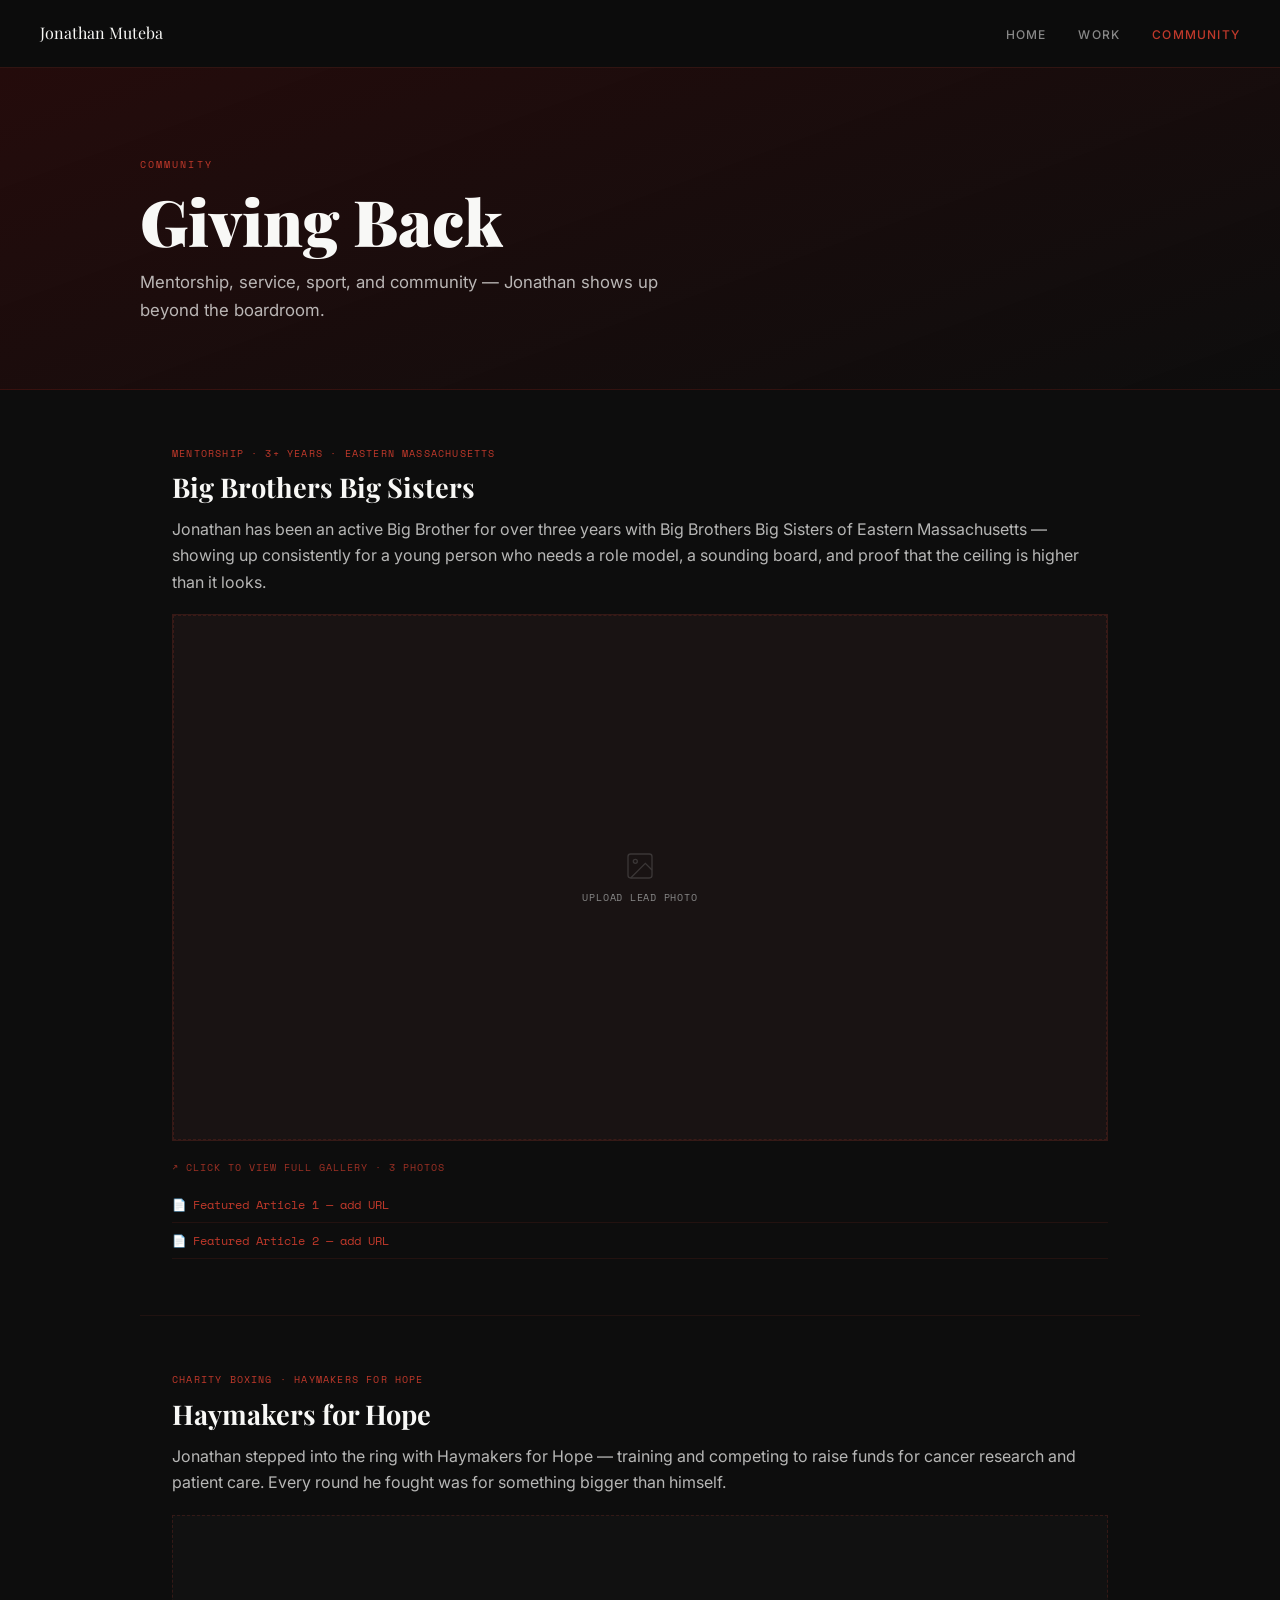
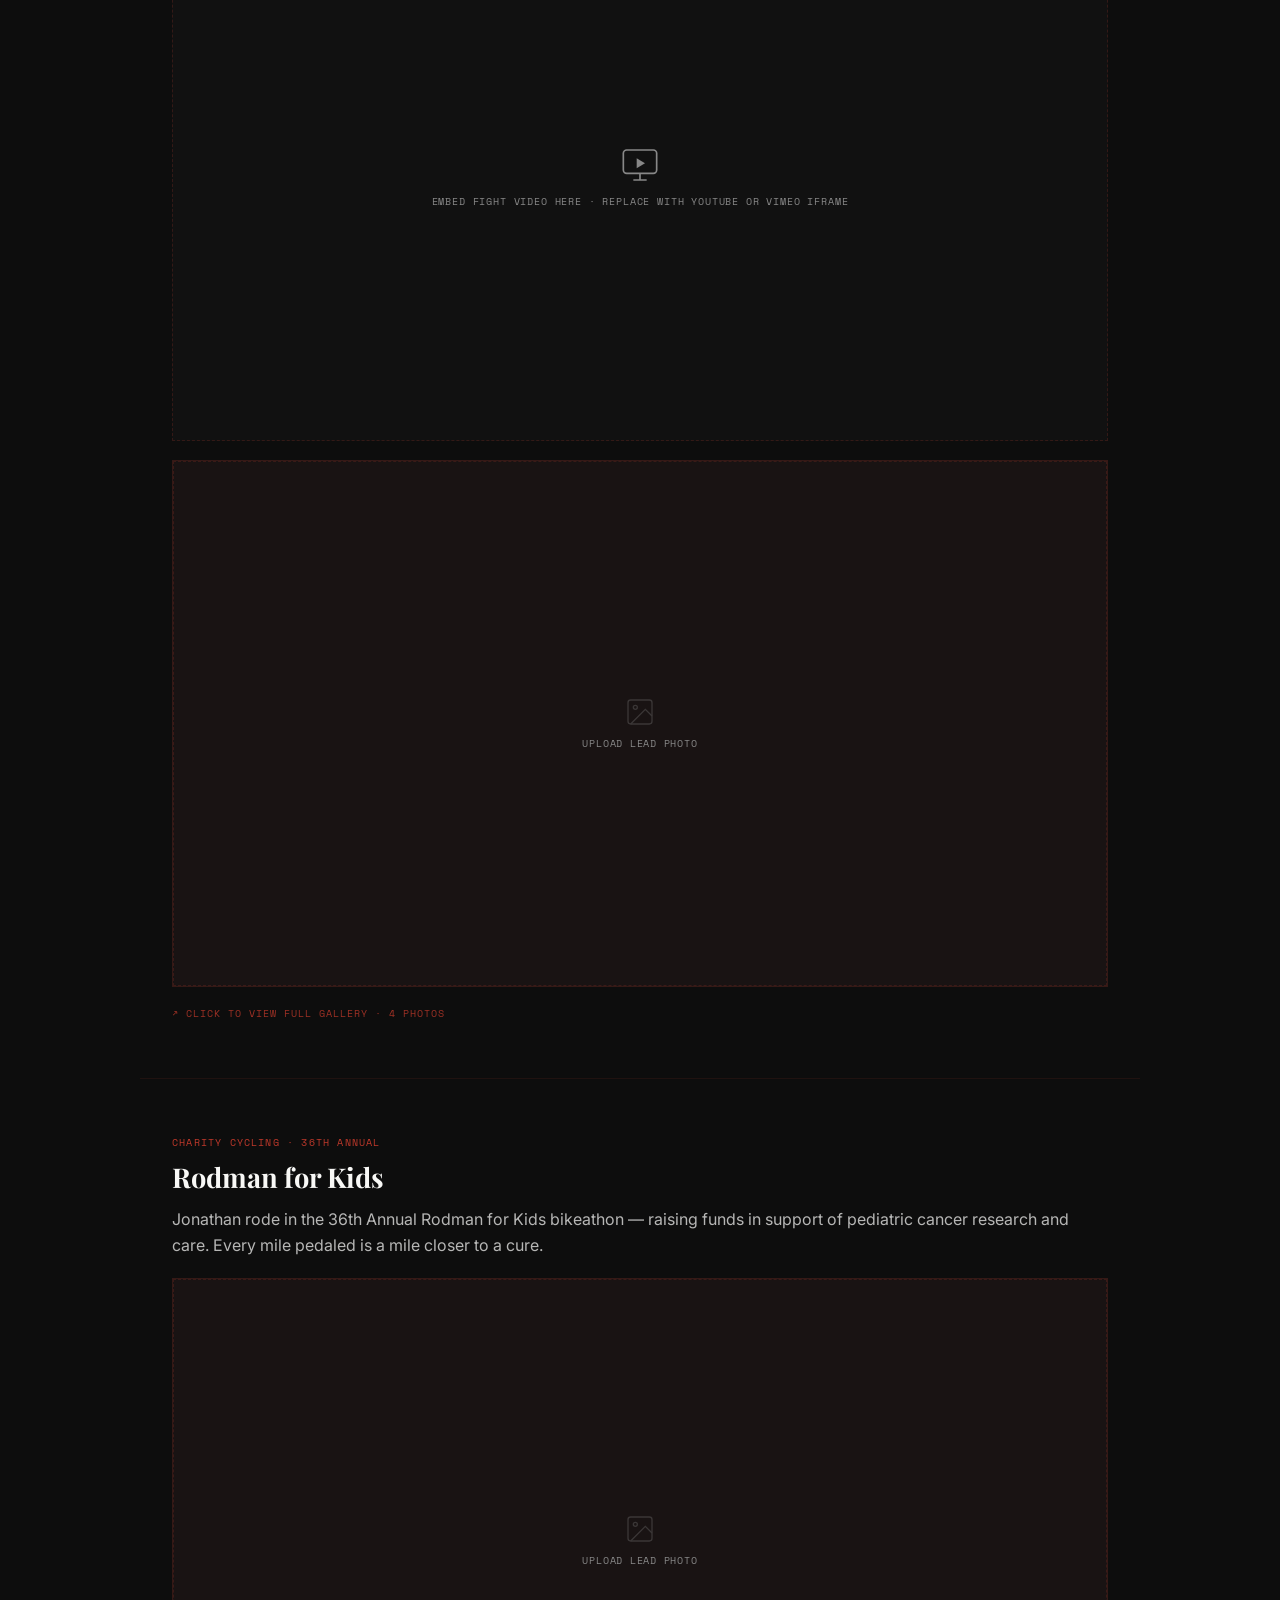
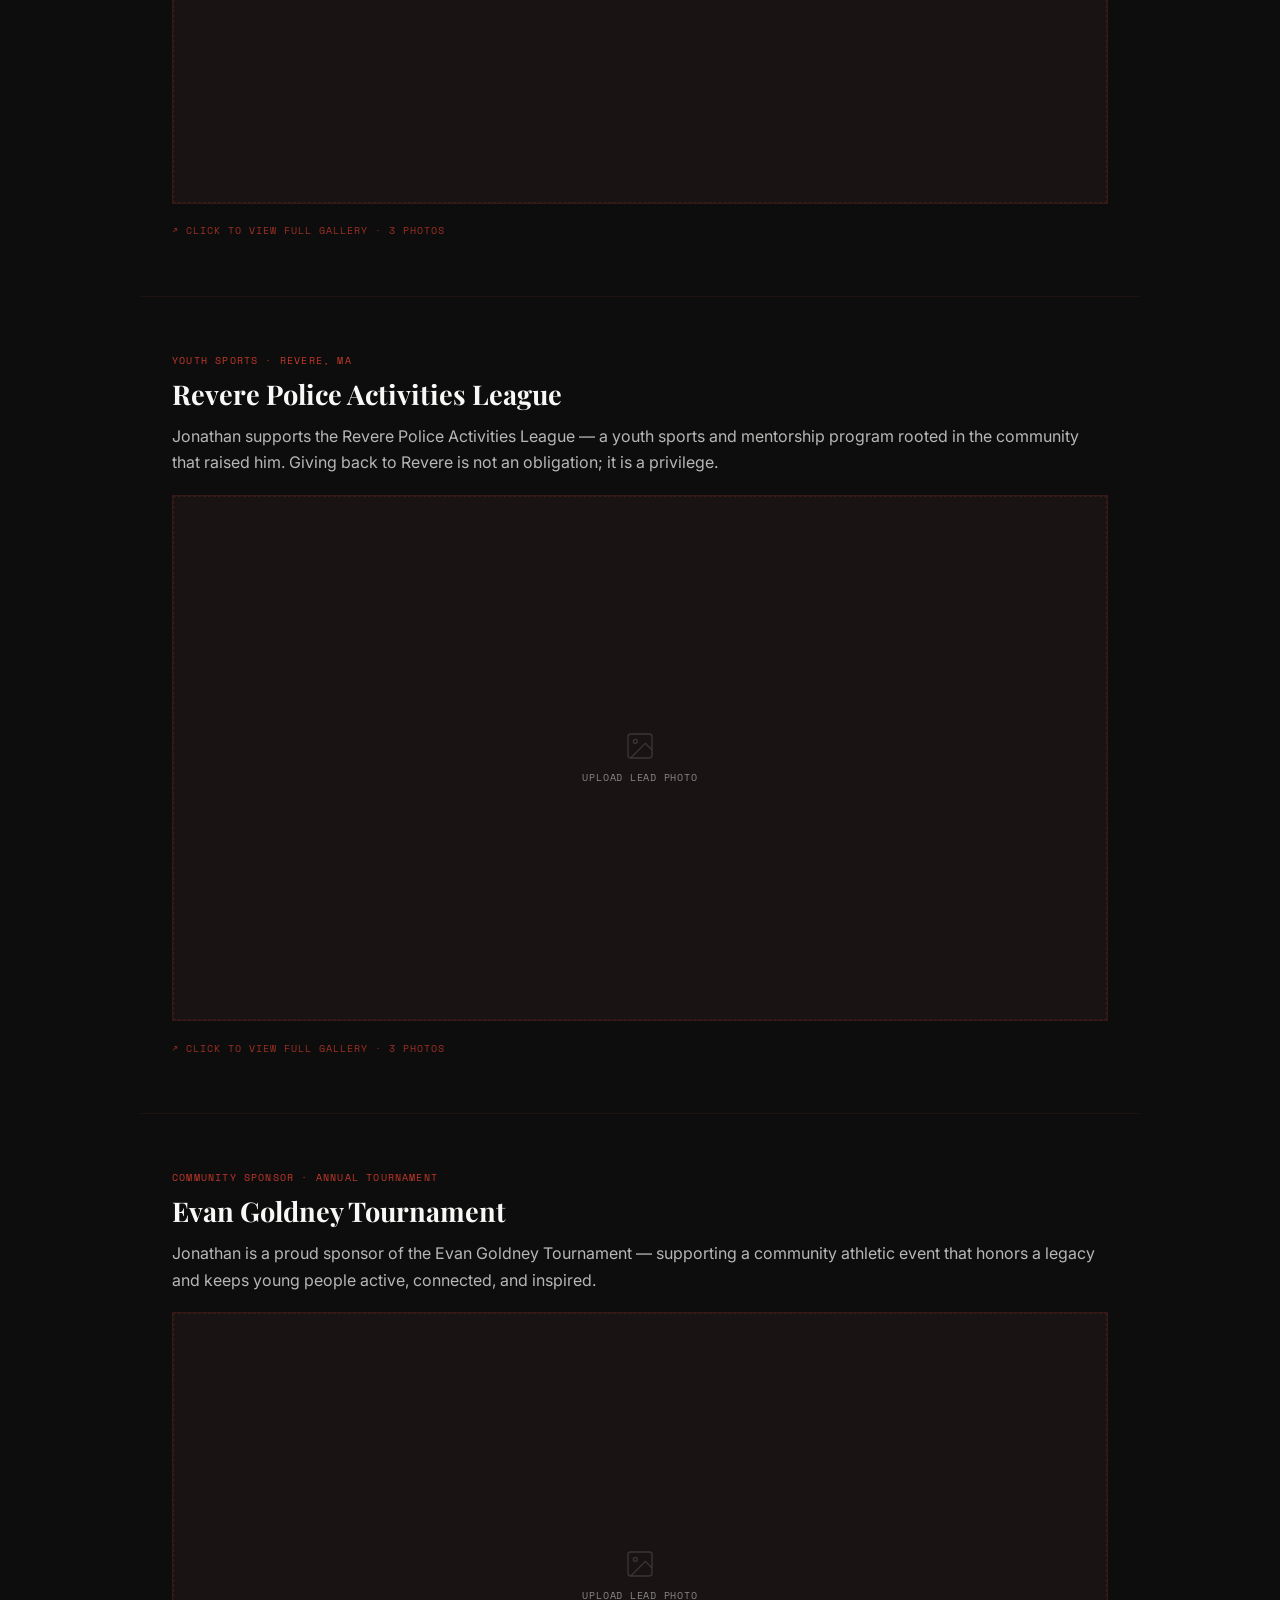
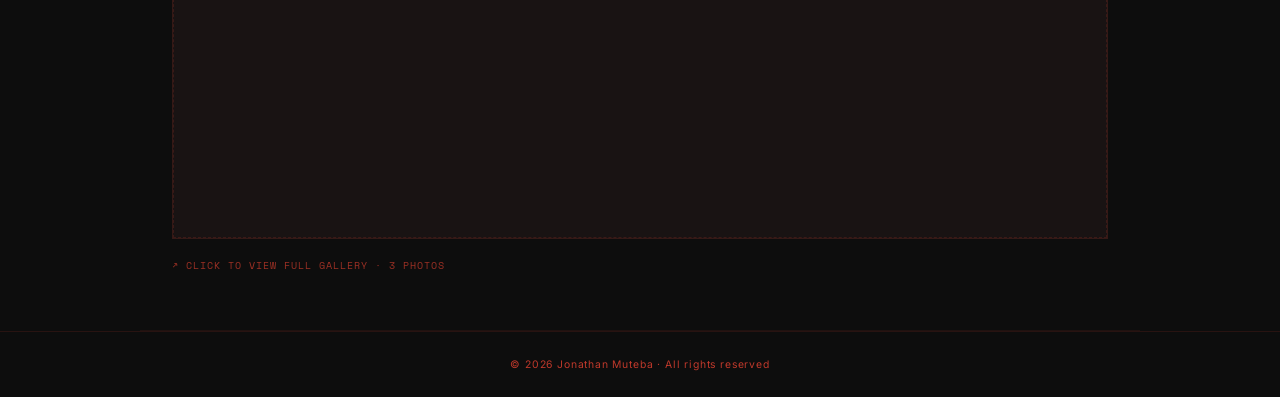
==== community.html @ 32df0103 "Add files via upload" ====
<!DOCTYPE html>
<html lang="en">
<head>
<meta charset="UTF-8">
<meta name="viewport" content="width=device-width, initial-scale=1.0">
<title>Community · Jonathan Muteba</title>
<link href="https://fonts.googleapis.com/css2?family=Playfair+Display:wght@700;900&family=Inter:wght@300;400;500;600&family=Space+Mono:wght@400;700&display=swap" rel="stylesheet">
<style>
*,*::before,*::after{box-sizing:border-box;margin:0;padding:0;}
img{display:block;max-width:100%;}
:root{
  --black:#0D0D0D;
  --dark:#1a1a1a;
  --red:#C0392B;
  --white:#F8F8F6;
  --gray:#888888;
  --font-display:'Playfair Display',serif;
  --font-body:'Inter',sans-serif;
  --font-mono:'Space Mono',monospace;
  --nav-h:68px;
}
html{scroll-behavior:smooth;}
body{font-family:var(--font-body);background:var(--black);color:var(--white);line-height:1.65;overflow-x:hidden;}
a{color:inherit;text-decoration:none;}
h1,h2,h3{font-family:var(--font-display);line-height:1.1;}
h2{font-size:clamp(1.6rem,3.5vw,2.4rem);font-weight:700;margin-bottom:1rem;}
h3{font-size:1.25rem;font-weight:700;margin-bottom:0.4rem;font-family:var(--font-display);}
p{color:rgba(248,248,246,0.72);font-size:1rem;margin-bottom:1rem;line-height:1.65;}
p:last-child{margin-bottom:0;}

/* NAV */
nav{position:fixed;top:0;left:0;right:0;z-index:200;height:var(--nav-h);background:rgba(13,13,13,0.97);border-bottom:1px solid rgba(192,57,43,0.2);display:flex;align-items:center;justify-content:space-between;padding:0 2.5rem;}
.nav-brand{font-family:var(--font-display);font-size:1rem;color:var(--white);}
.nav-links{display:flex;gap:2rem;list-style:none;}
.nav-links a{font-size:0.75rem;font-weight:500;letter-spacing:0.1em;text-transform:uppercase;color:var(--gray);transition:color 0.2s;cursor:pointer;}
.nav-links a:hover,.nav-links a.active{color:var(--red);}
.hamburger{display:none;flex-direction:column;gap:5px;cursor:pointer;background:none;border:none;padding:4px;}
.hamburger span{display:block;width:22px;height:1.5px;background:var(--white);}

/* LAYOUT */
.page-wrap{padding-top:var(--nav-h);}
.container{max-width:1000px;margin:0 auto;padding:0 2rem;}
.section{padding:4.5rem 0;}

/* EYEBROW */
.eyebrow{font-family:var(--font-mono);font-size:0.65rem;letter-spacing:0.2em;text-transform:uppercase;color:var(--red);margin-bottom:0.8rem;display:block;}

/* BUTTONS */
.btn{display:inline-flex;align-items:center;gap:0.5rem;padding:0.7rem 1.5rem;font-size:0.75rem;font-family:var(--font-mono);letter-spacing:0.1em;text-transform:uppercase;cursor:pointer;transition:all 0.2s;border:1px solid;}
.btn-outline{border-color:rgba(192,57,43,0.5);color:var(--white);background:transparent;}
.btn-outline:hover{border-color:var(--red);background:rgba(192,57,43,0.08);}
.btn-filled{border-color:var(--red);background:var(--red);color:var(--white);}
.btn-filled:hover{background:var(--dark);border-color:var(--white);}

/* DIVIDER */
.rule{border:none;height:1px;background:rgba(192,57,43,0.12);margin:0;}

/* PHOTO PLACEHOLDER */
.ph{background:rgba(30,20,20,0.6);border:1px dashed rgba(192,57,43,0.2);display:flex;flex-direction:column;align-items:center;justify-content:center;gap:0.5rem;color:var(--gray);font-family:var(--font-mono);font-size:0.6rem;letter-spacing:0.08em;text-transform:uppercase;text-align:center;padding:1.5rem;}
.ph svg{opacity:0.3;}

/* FOOTER */
footer{background:var(--black);border-top:1px solid rgba(192,57,43,0.15);padding:1.5rem 2rem;text-align:center;}
.footer-copy{font-size:0.65rem;color:var(--red);letter-spacing:0.08em;}

/* PAGE HERO */
.page-hero{background:linear-gradient(160deg,rgba(60,10,10,0.5) 0%,var(--black) 100%);padding:5.5rem 2rem 4rem;border-bottom:1px solid rgba(192,57,43,0.12);}
.page-hero-inner{max-width:1000px;margin:0 auto;}
.page-hero h1{font-size:clamp(2.4rem,5vw,4rem);font-weight:900;margin-bottom:0.8rem;}
.page-hero p{max-width:520px;font-size:1.05rem;}

/* SECTION BLOCK */
.section-block{max-width:1000px;margin:0 auto;padding:4rem 2rem;border-bottom:1px solid rgba(192,57,43,0.1);}
.section-block:last-child{border-bottom:none;}
.section-tag{font-family:var(--font-mono);font-size:0.65rem;color:var(--red);letter-spacing:0.15em;text-transform:uppercase;margin-bottom:1rem;display:block;}

/* TIMELINE */
.timeline{display:flex;flex-direction:column;gap:0;}
.tl-row{display:grid;grid-template-columns:150px 1px 1fr;gap:0 2rem;padding:1.6rem 0;border-bottom:1px solid rgba(192,57,43,0.08);align-items:start;}
.tl-label{font-family:var(--font-mono);font-size:0.62rem;color:var(--gray);letter-spacing:0.08em;text-transform:uppercase;line-height:1.7;padding-top:0.2rem;text-align:right;}
.tl-dot{background:rgba(192,57,43,0.12);position:relative;}
.tl-dot::before{content:'';position:absolute;top:6px;left:50%;transform:translateX(-50%);width:7px;height:7px;background:var(--black);border:1.5px solid var(--red);border-radius:50%;}
.tl-active .tl-dot::before{background:var(--red);}
.tl-degree{font-family:var(--font-display);font-size:1.05rem;color:var(--white);margin-bottom:0.2rem;}
.tl-school{font-family:var(--font-mono);font-size:0.62rem;color:var(--gray);letter-spacing:0.06em;text-transform:uppercase;}
.badge{display:inline-block;padding:0.15rem 0.55rem;font-family:var(--font-mono);font-size:0.58rem;letter-spacing:0.1em;text-transform:uppercase;border:1px solid var(--red);color:var(--red);background:rgba(192,57,43,0.08);margin-top:0.4rem;}

/* WORK CARDS */
.work-card{background:rgba(20,15,15,0.6);border:1px solid rgba(192,57,43,0.15);padding:2rem;margin-bottom:1.2rem;transition:border-color 0.2s;}
.work-card:hover{border-color:var(--red);}
.work-card h3{color:var(--white);margin-bottom:0.3rem;}
.work-card .role{font-family:var(--font-mono);font-size:0.65rem;color:var(--red);letter-spacing:0.1em;text-transform:uppercase;margin-bottom:0.8rem;}
.work-card p{font-size:0.92rem;max-width:none;}

/* RESUME STRIP */
.resume-strip{background:rgba(192,57,43,0.08);border:1px solid rgba(192,57,43,0.2);padding:2rem;display:flex;align-items:center;justify-content:space-between;flex-wrap:wrap;gap:1rem;margin-top:1.5rem;}
.resume-strip h3{margin-bottom:0.2rem;}
.resume-strip p{font-size:0.88rem;margin:0;}

/* HOME */
.home-intro{text-align:center;padding:4rem 2rem 2rem;max-width:900px;margin:0 auto;}
.home-intro h1{font-size:clamp(3rem,8vw,6rem);font-weight:900;line-height:1.0;color:var(--white);margin-bottom:0.8rem;letter-spacing:-0.01em;}
.name-accent{color:var(--red);}
.home-roles{display:flex;flex-wrap:wrap;justify-content:center;gap:0.5rem;margin-bottom:0.6rem;}
.home-roles-secondary{margin-bottom:1.5rem;}
.role-primary{font-family:var(--font-mono);font-size:0.72rem;letter-spacing:0.12em;text-transform:uppercase;color:var(--black);background:var(--red);padding:0.3rem 1rem;font-weight:700;}
.role-secondary{font-family:var(--font-mono);font-size:0.65rem;letter-spacing:0.1em;text-transform:uppercase;color:rgba(248,248,246,0.5);padding:0.25rem 0.8rem;border:1px solid rgba(192,57,43,0.25);}
.home-quote{font-family:var(--font-display);font-size:clamp(1rem,2.5vw,1.25rem);font-style:italic;color:rgba(248,248,246,0.7);border-left:3px solid var(--red);padding-left:1.2rem;text-align:left;max-width:580px;margin:0 auto 2rem;line-height:1.5;}
.home-photo-full{width:100%;background:var(--black);}
.home-photo-full img{width:100%;max-height:95vh;object-fit:contain;object-position:center center;display:block;background:var(--black);}
.home-sections{max-width:760px;margin:0 auto;padding:3rem 2rem 4rem;}
.home-section-block{padding:2.2rem 1rem;border-bottom:1px solid rgba(192,57,43,0.12);cursor:pointer;transition:background 0.2s;}
.home-section-block:hover{background:rgba(192,57,43,0.05);}
.hsb-num{font-family:var(--font-mono);font-size:0.6rem;color:var(--red);letter-spacing:0.18em;text-transform:uppercase;margin-bottom:0.5rem;}
.hsb-text h3{font-size:1.5rem;color:var(--white);margin-bottom:0.5rem;}
.hsb-text p{font-size:0.93rem;max-width:none;margin-bottom:0.8rem;}
.hsb-link{font-family:var(--font-mono);font-size:0.7rem;color:var(--red);letter-spacing:0.08em;text-transform:uppercase;border-bottom:1px solid rgba(192,57,43,0.3);padding-bottom:2px;}
.home-section-block:hover .hsb-link{color:var(--white);}

/* COMMUNITY */
.comm-item{max-width:1000px;margin:0 auto;padding:3.5rem 2rem;border-bottom:1px solid rgba(192,57,43,0.1);}
.comm-meta{font-family:var(--font-mono);font-size:0.62rem;color:var(--red);letter-spacing:0.12em;text-transform:uppercase;margin-bottom:0.7rem;}
.comm-item h3{font-size:1.7rem;margin-bottom:0.8rem;font-family:var(--font-display);}
.article-list{display:flex;flex-direction:column;gap:0.5rem;margin-top:1.2rem;}
.article-list a{display:flex;align-items:center;gap:0.5rem;font-family:var(--font-mono);font-size:0.72rem;color:var(--red);padding-bottom:0.5rem;border-bottom:1px solid rgba(192,57,43,0.12);transition:color 0.2s;}
.article-list a:hover{color:var(--white);}
.video-ph{width:100%;aspect-ratio:16/9;background:rgba(20,20,20,0.6);border:1px dashed rgba(192,57,43,0.2);display:flex;flex-direction:column;align-items:center;justify-content:center;gap:0.5rem;color:var(--gray);font-family:var(--font-mono);font-size:0.65rem;letter-spacing:0.08em;text-transform:uppercase;text-align:center;margin:1.2rem 0;}

/* GALLERY */
.gallery-lead{position:relative;cursor:pointer;overflow:hidden;aspect-ratio:16/9;width:100%;background:rgba(20,20,20,0.6);border:1px solid rgba(192,57,43,0.2);margin:1.2rem 0;}
.gallery-lead .ph{width:100%;height:100%;aspect-ratio:unset;}
.gallery-lead img{width:100%;height:100%;object-fit:cover;display:block;}
.gallery-overlay{position:absolute;inset:0;background:rgba(0,0,0,0.5);display:flex;flex-direction:column;align-items:center;justify-content:center;gap:0.5rem;color:var(--white);font-family:var(--font-mono);font-size:0.7rem;letter-spacing:0.12em;text-transform:uppercase;opacity:0;transition:opacity 0.2s;}
.gallery-lead:hover .gallery-overlay{opacity:1;}
.gallery-count{font-family:var(--font-mono);font-size:0.62rem;color:rgba(192,57,43,0.8);letter-spacing:0.1em;text-transform:uppercase;}

/* LIGHTBOX */
.lb-modal{display:none;position:fixed;inset:0;z-index:9999;background:rgba(0,0,0,0.96);flex-direction:column;align-items:center;justify-content:center;}
.lb-modal.open{display:flex;}
.lb-close{position:absolute;top:1.5rem;right:2rem;background:none;border:none;color:var(--white);font-size:2rem;cursor:pointer;font-family:var(--font-mono);transition:color 0.2s;}
.lb-close:hover{color:var(--red);}
.lb-title{font-family:var(--font-mono);font-size:0.65rem;color:var(--red);letter-spacing:0.15em;text-transform:uppercase;margin-bottom:1rem;}
.lb-img-wrap{max-width:90vw;max-height:72vh;display:flex;align-items:center;justify-content:center;}
.lb-img-wrap img{max-width:90vw;max-height:72vh;object-fit:contain;}
.lb-nav{display:flex;align-items:center;gap:2rem;margin-top:1.2rem;}
.lb-btn{background:none;border:1px solid rgba(192,57,43,0.4);color:var(--white);padding:0.55rem 1.2rem;font-family:var(--font-mono);font-size:0.7rem;letter-spacing:0.1em;text-transform:uppercase;cursor:pointer;transition:all 0.2s;}
.lb-btn:hover{border-color:var(--red);color:var(--red);}
.lb-counter{font-family:var(--font-mono);font-size:0.7rem;color:rgba(248,248,246,0.35);letter-spacing:0.1em;}
.lb-thumbs{display:flex;gap:0.5rem;margin-top:0.8rem;flex-wrap:wrap;justify-content:center;}
.lb-thumb{width:54px;height:54px;background:rgba(30,20,20,0.8);border:1px solid rgba(192,57,43,0.2);cursor:pointer;overflow:hidden;transition:border-color 0.2s;display:flex;align-items:center;justify-content:center;font-family:var(--font-mono);font-size:0.48rem;color:var(--gray);text-align:center;}
.lb-thumb.active{border-color:var(--red);}
.lb-thumb img{width:100%;height:100%;object-fit:cover;}

/* BRAND */
.brand-photo-wrap{max-width:400px;margin-bottom:2rem;}
.brand-photo-wrap .ph{aspect-ratio:3/4;width:100%;}
.brand-links{display:flex;flex-direction:column;gap:0.8rem;margin-top:1.5rem;}
.brand-link-card{display:flex;align-items:center;justify-content:space-between;padding:1.2rem 1.5rem;border:1px solid rgba(192,57,43,0.2);transition:border-color 0.2s;cursor:pointer;}
.brand-link-card:hover{border-color:var(--red);}
.brand-link-card .name{font-family:var(--font-display);font-size:1.1rem;}
.brand-link-card .url{font-family:var(--font-mono);font-size:0.7rem;color:var(--red);}
.brand-link-card .arrow{color:var(--red);font-size:1.1rem;}
.tag-row{display:flex;flex-wrap:wrap;gap:0.4rem;margin:1rem 0;}
.tag-pill{padding:0.22rem 0.7rem;background:rgba(30,20,20,0.5);border:1px solid rgba(192,57,43,0.2);font-family:var(--font-mono);font-size:0.6rem;letter-spacing:0.08em;text-transform:uppercase;color:var(--red);}

/* MOBILE */
@media(max-width:768px){
  nav{padding:0 1.2rem;}
  .nav-links{display:none;flex-direction:column;position:absolute;top:var(--nav-h);left:0;right:0;background:rgba(13,13,13,0.97);border-bottom:1px solid rgba(192,57,43,0.2);padding:1.5rem;gap:1.2rem;}
  .nav-links.open{display:flex;}
  .hamburger{display:flex;}
  .home-intro{padding:3rem 1.2rem 1.5rem;}
  .home-sections{padding:2rem 1.2rem;}
  .tl-row{grid-template-columns:1fr;gap:0.4rem;}
  .tl-label{text-align:left;}
  .tl-dot{display:none;}
  .section-block,.comm-item{padding:3rem 1.2rem;}
  .page-hero{padding:4rem 1.2rem 3rem;}
  .resume-strip{flex-direction:column;align-items:flex-start;}
}
@media(prefers-reduced-motion:reduce){*,*::before,*::after{animation:none!important;transition:none!important;}}
</style>
</head>
<body>
<nav><a class="nav-brand" href="index.html">Jonathan Muteba</a><ul class="nav-links" id="navLinks"><li><a href="index.html" class="">Home</a></li><li><a href="work.html" class="">Work</a></li><li><a href="community.html" class="active">Community</a></li></ul><button class="hamburger" id="hamburger" aria-label="Menu"><span></span><span></span><span></span></button></nav>
<div class="page-wrap">

<div class="page-hero">
  <div class="page-hero-inner">
    <span class="eyebrow">Community</span>
    <h1>Giving Back</h1>
    <p>Mentorship, service, sport, and community — Jonathan shows up beyond the boardroom.</p>
  </div>
</div>

<div class="comm-item">
  <div class="comm-meta">Mentorship · 3+ Years · Eastern Massachusetts</div>
  <h3>Big Brothers Big Sisters</h3>
  <p>Jonathan has been an active Big Brother for over three years with Big Brothers Big Sisters of Eastern Massachusetts — showing up consistently for a young person who needs a role model, a sounding board, and proof that the ceiling is higher than it looks.</p>
  <div class="gallery-lead" onclick="openGallery(galleries.bbbs.title,galleries.bbbs.images)">
        <div class="ph"><svg width="32" height="32" viewBox="0 0 24 24" fill="none" stroke="currentColor" stroke-width="1"><rect x="3" y="3" width="18" height="18" rx="2"/><circle cx="8.5" cy="8.5" r="1.5"/><path d="M21 15l-5-5L5 21"/></svg>Upload lead photo</div>
        <div class="gallery-overlay"><svg width="32" height="32" viewBox="0 0 24 24" fill="none" stroke="currentColor" stroke-width="1"><rect x="3" y="3" width="18" height="18" rx="2"/><circle cx="8.5" cy="8.5" r="1.5"/><path d="M21 15l-5-5L5 21"/></svg> View Gallery</div>
      </div>
      <div class="gallery-count">↗ Click to view full gallery · 3 photos</div>
  <div class="article-list">
    <a href="#">📄 Featured Article 1 — add URL</a>
    <a href="#">📄 Featured Article 2 — add URL</a>
  </div>
</div>

<div class="comm-item">
  <div class="comm-meta">Charity Boxing · Haymakers for Hope</div>
  <h3>Haymakers for Hope</h3>
  <p>Jonathan stepped into the ring with Haymakers for Hope — training and competing to raise funds for cancer research and patient care. Every round he fought was for something bigger than himself.</p>
  <div class="video-ph">
    <svg width="40" height="40" viewBox="0 0 24 24" fill="none" stroke="currentColor" stroke-width="1"><rect x="2" y="3" width="20" height="14" rx="2"/><path d="M10 8l5 3-5 3z" fill="currentColor" stroke="none"/><path d="M8 21h8M12 17v4"/></svg>
    Embed fight video here · Replace with YouTube or Vimeo iframe
  </div>
  <div class="gallery-lead" onclick="openGallery(galleries.haymakers.title,galleries.haymakers.images)">
        <div class="ph"><svg width="32" height="32" viewBox="0 0 24 24" fill="none" stroke="currentColor" stroke-width="1"><rect x="3" y="3" width="18" height="18" rx="2"/><circle cx="8.5" cy="8.5" r="1.5"/><path d="M21 15l-5-5L5 21"/></svg>Upload lead photo</div>
        <div class="gallery-overlay"><svg width="32" height="32" viewBox="0 0 24 24" fill="none" stroke="currentColor" stroke-width="1"><rect x="3" y="3" width="18" height="18" rx="2"/><circle cx="8.5" cy="8.5" r="1.5"/><path d="M21 15l-5-5L5 21"/></svg> View Gallery</div>
      </div>
      <div class="gallery-count">↗ Click to view full gallery · 4 photos</div>
</div>

<div class="comm-item">
  <div class="comm-meta">Charity Cycling · 36th Annual</div>
  <h3>Rodman for Kids</h3>
  <p>Jonathan rode in the 36th Annual Rodman for Kids bikeathon — raising funds in support of pediatric cancer research and care. Every mile pedaled is a mile closer to a cure.</p>
  <div class="gallery-lead" onclick="openGallery(galleries.rodman.title,galleries.rodman.images)">
        <div class="ph"><svg width="32" height="32" viewBox="0 0 24 24" fill="none" stroke="currentColor" stroke-width="1"><rect x="3" y="3" width="18" height="18" rx="2"/><circle cx="8.5" cy="8.5" r="1.5"/><path d="M21 15l-5-5L5 21"/></svg>Upload lead photo</div>
        <div class="gallery-overlay"><svg width="32" height="32" viewBox="0 0 24 24" fill="none" stroke="currentColor" stroke-width="1"><rect x="3" y="3" width="18" height="18" rx="2"/><circle cx="8.5" cy="8.5" r="1.5"/><path d="M21 15l-5-5L5 21"/></svg> View Gallery</div>
      </div>
      <div class="gallery-count">↗ Click to view full gallery · 3 photos</div>
</div>

<div class="comm-item">
  <div class="comm-meta">Youth Sports · Revere, MA</div>
  <h3>Revere Police Activities League</h3>
  <p>Jonathan supports the Revere Police Activities League — a youth sports and mentorship program rooted in the community that raised him. Giving back to Revere is not an obligation; it is a privilege.</p>
  <div class="gallery-lead" onclick="openGallery(galleries.pal.title,galleries.pal.images)">
        <div class="ph"><svg width="32" height="32" viewBox="0 0 24 24" fill="none" stroke="currentColor" stroke-width="1"><rect x="3" y="3" width="18" height="18" rx="2"/><circle cx="8.5" cy="8.5" r="1.5"/><path d="M21 15l-5-5L5 21"/></svg>Upload lead photo</div>
        <div class="gallery-overlay"><svg width="32" height="32" viewBox="0 0 24 24" fill="none" stroke="currentColor" stroke-width="1"><rect x="3" y="3" width="18" height="18" rx="2"/><circle cx="8.5" cy="8.5" r="1.5"/><path d="M21 15l-5-5L5 21"/></svg> View Gallery</div>
      </div>
      <div class="gallery-count">↗ Click to view full gallery · 3 photos</div>
</div>

<div class="comm-item">
  <div class="comm-meta">Community Sponsor · Annual Tournament</div>
  <h3>Evan Goldney Tournament</h3>
  <p>Jonathan is a proud sponsor of the Evan Goldney Tournament — supporting a community athletic event that honors a legacy and keeps young people active, connected, and inspired.</p>
  <div class="gallery-lead" onclick="openGallery(galleries.goldney.title,galleries.goldney.images)">
        <div class="ph"><svg width="32" height="32" viewBox="0 0 24 24" fill="none" stroke="currentColor" stroke-width="1"><rect x="3" y="3" width="18" height="18" rx="2"/><circle cx="8.5" cy="8.5" r="1.5"/><path d="M21 15l-5-5L5 21"/></svg>Upload lead photo</div>
        <div class="gallery-overlay"><svg width="32" height="32" viewBox="0 0 24 24" fill="none" stroke="currentColor" stroke-width="1"><rect x="3" y="3" width="18" height="18" rx="2"/><circle cx="8.5" cy="8.5" r="1.5"/><path d="M21 15l-5-5L5 21"/></svg> View Gallery</div>
      </div>
      <div class="gallery-count">↗ Click to view full gallery · 3 photos</div>
</div>
<footer><div class="footer-copy">© 2026 Jonathan Muteba · All rights reserved</div></footer>
</div>
<div class="lb-modal" id="lbModal">
  <button class="lb-close" onclick="closeLB()">×</button>
  <div class="lb-title" id="lbTitle"></div>
  <div class="lb-img-wrap" id="lbImgWrap"></div>
  <div class="lb-nav">
    <button class="lb-btn" onclick="lbPrev()">← Prev</button>
    <span class="lb-counter" id="lbCounter"></span>
    <button class="lb-btn" onclick="lbNext()">Next →</button>
  </div>
  <div class="lb-thumbs" id="lbThumbs"></div>
</div>
<script>
function initPage(){
  var h=document.getElementById('hamburger');
  var n=document.getElementById('navLinks');
  if(h&&n){
    h.addEventListener('click',function(){n.classList.toggle('open');});
    n.querySelectorAll('a').forEach(function(a){a.addEventListener('click',function(){n.classList.remove('open');});});
  }
}
var lbImages=[],lbIndex=0;
function openGallery(title,images){lbImages=images;lbIndex=0;document.getElementById('lbTitle').textContent=title;document.getElementById('lbModal').classList.add('open');renderLB();document.addEventListener('keydown',lbKey);}
function closeLB(){document.getElementById('lbModal').classList.remove('open');document.removeEventListener('keydown',lbKey);}
function lbKey(e){if(e.key==='ArrowRight')lbNext();if(e.key==='ArrowLeft')lbPrev();if(e.key==='Escape')closeLB();}
function lbNext(){lbIndex=(lbIndex+1)%lbImages.length;renderLB();}
function lbPrev(){lbIndex=(lbIndex-1+lbImages.length)%lbImages.length;renderLB();}
function lbGoTo(i){lbIndex=i;renderLB();}
function renderLB(){
  var img=lbImages[lbIndex];
  var wrap=document.getElementById('lbImgWrap');
  if(img.src){wrap.innerHTML='<img src="'+img.src+'" alt="'+img.label+'">';}
  else{wrap.innerHTML='<div class="ph" style="width:60vw;height:48vh;font-size:0.8rem;"><svg width="36" height="36" viewBox="0 0 24 24" fill="none" stroke="currentColor" stroke-width="1"><rect x="3" y="3" width="18" height="18" rx="2"/><circle cx="8.5" cy="8.5" r="1.5"/><path d="M21 15l-5-5L5 21"/></svg><br>'+img.label+'</div>';}
  document.getElementById('lbCounter').textContent=(lbIndex+1)+' / '+lbImages.length;
  var t=document.getElementById('lbThumbs');
  t.innerHTML=lbImages.map(function(im,i){var a=i===lbIndex?' active':'';if(im.src)return '<div class="lb-thumb'+a+'" onclick="lbGoTo('+i+')"><img src="'+im.src+'" alt="'+im.label+'"></div>';return '<div class="lb-thumb'+a+'" onclick="lbGoTo('+i+')">'+im.label+'</div>';}).join('');
}
var galleries={
  bbbs:{title:'Big Brothers Big Sisters',images:[{label:'Photo with mentee 1'},{label:'Photo with mentee 2'},{label:'Photo with mentee 3'}]},
  haymakers:{title:'Haymakers for Hope',images:[{label:'Boxing photo 1'},{label:'Boxing photo 2'},{label:'Boxing photo 3'},{label:'Boxing photo 4'}]},
  rodman:{title:'Rodman for Kids',images:[{label:'Rodman for Kids photo 1'},{label:'Rodman for Kids photo 2'},{label:'Rodman for Kids photo 3'}]},
  pal:{title:'Revere Police Activities League',images:[{label:'PAL photo 1'},{label:'PAL photo 2'},{label:'PAL photo 3'}]},
  goldney:{title:'Evan Goldney Tournament',images:[{label:'Tournament photo 1'},{label:'Tournament photo 2'},{label:'Tournament photo 3'}]}
};
initPage();</script>
</body>
</html>
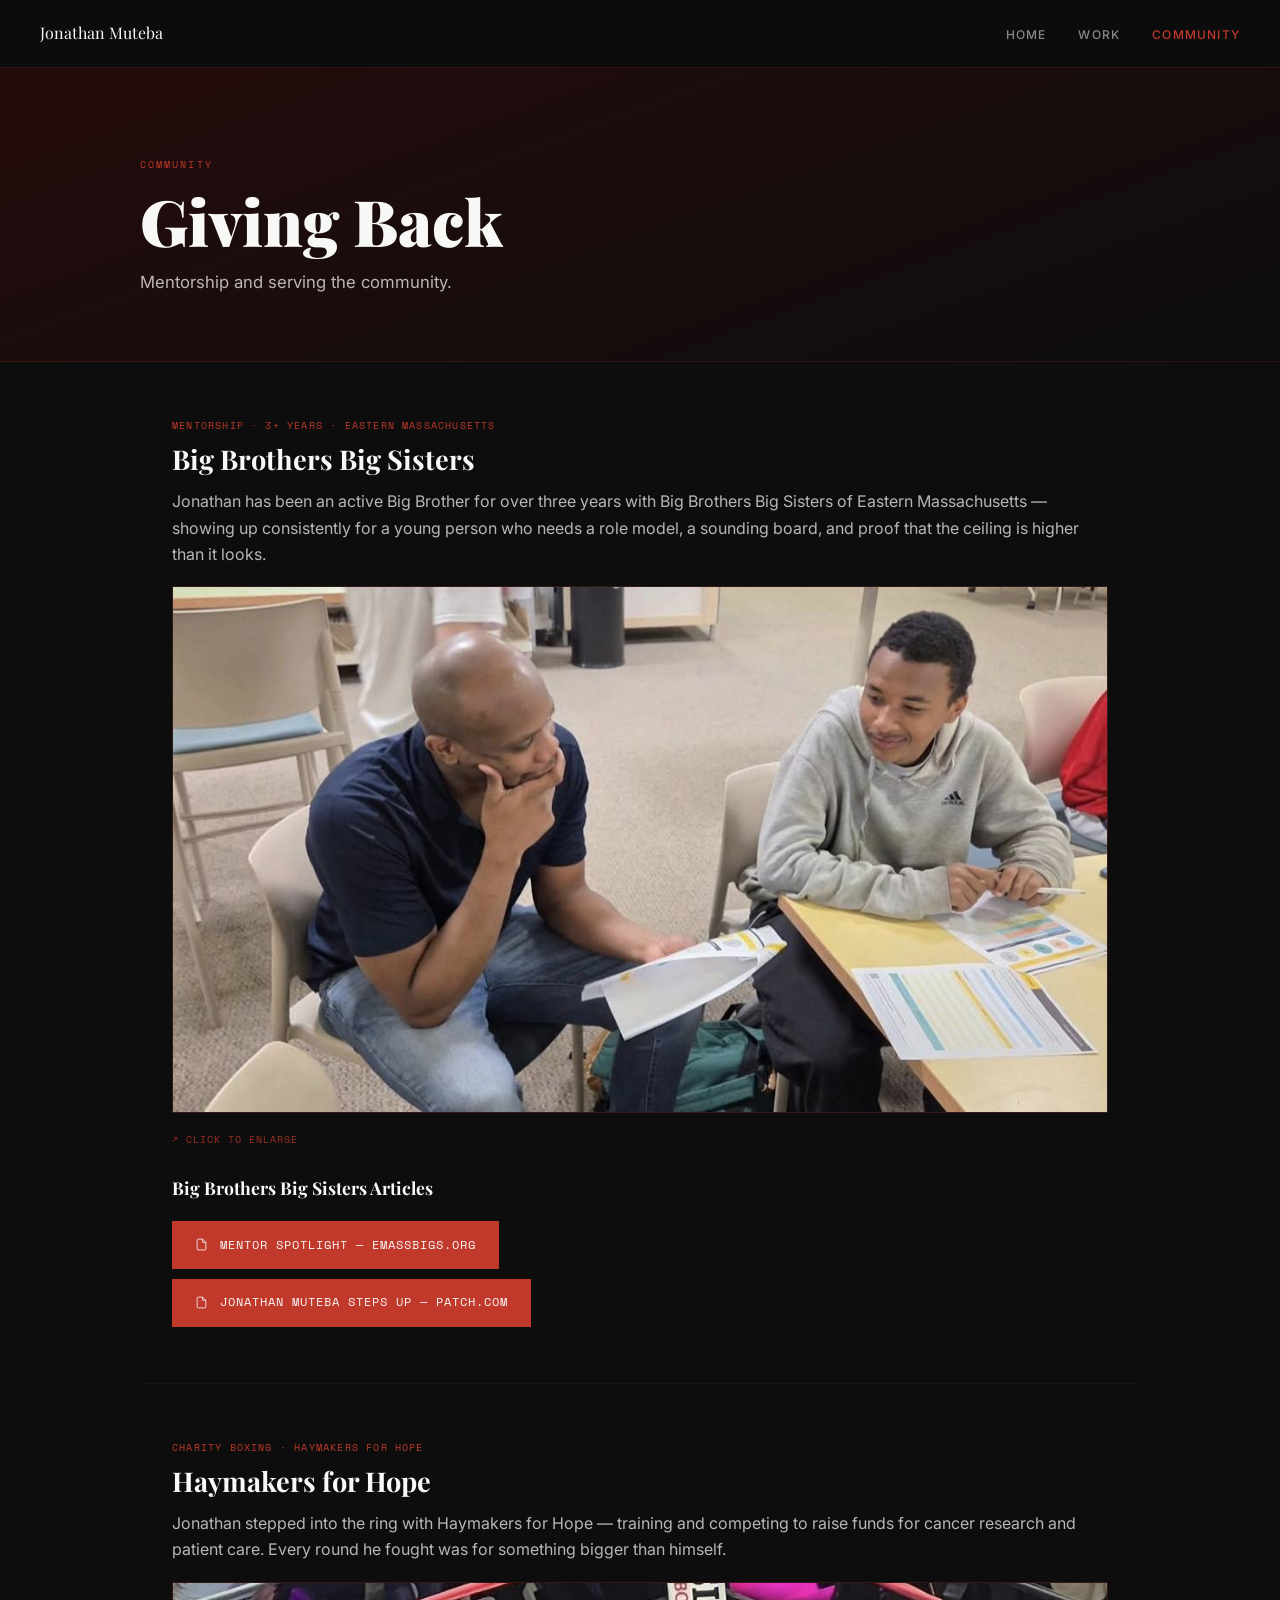
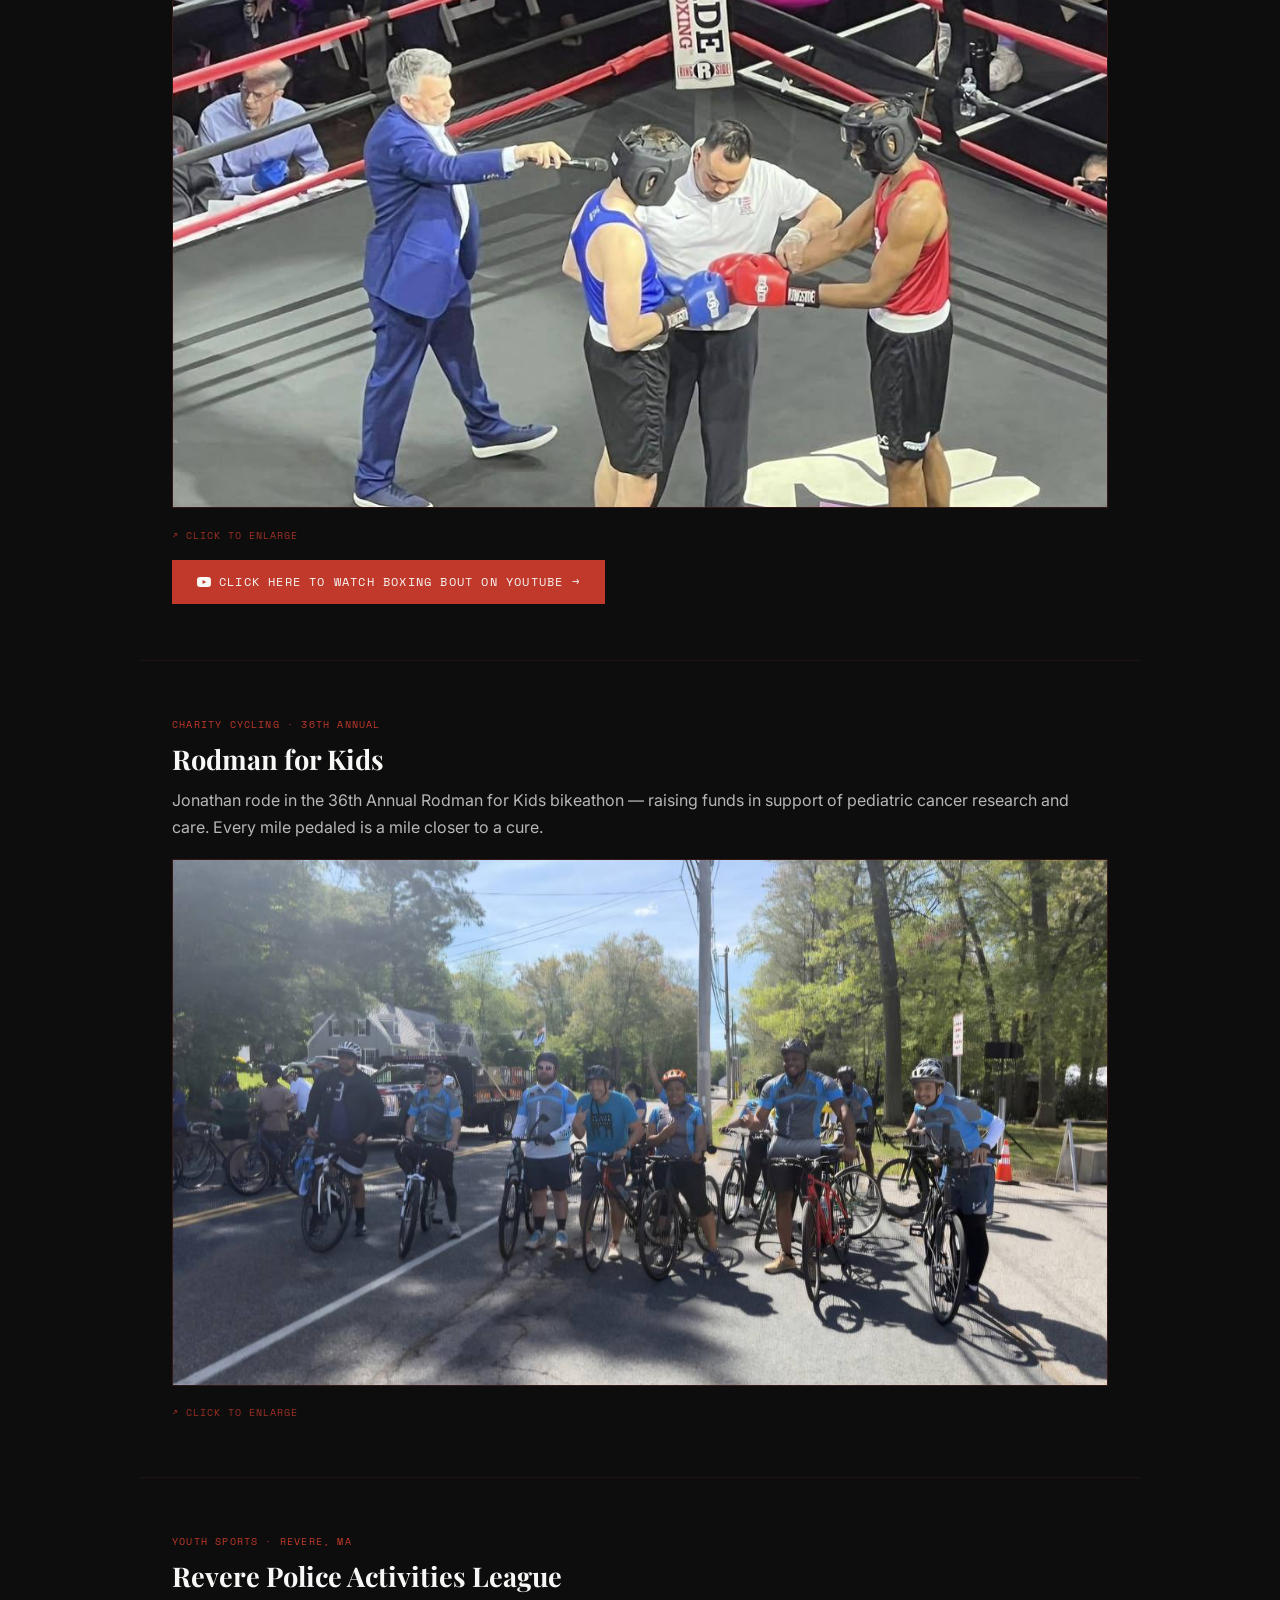
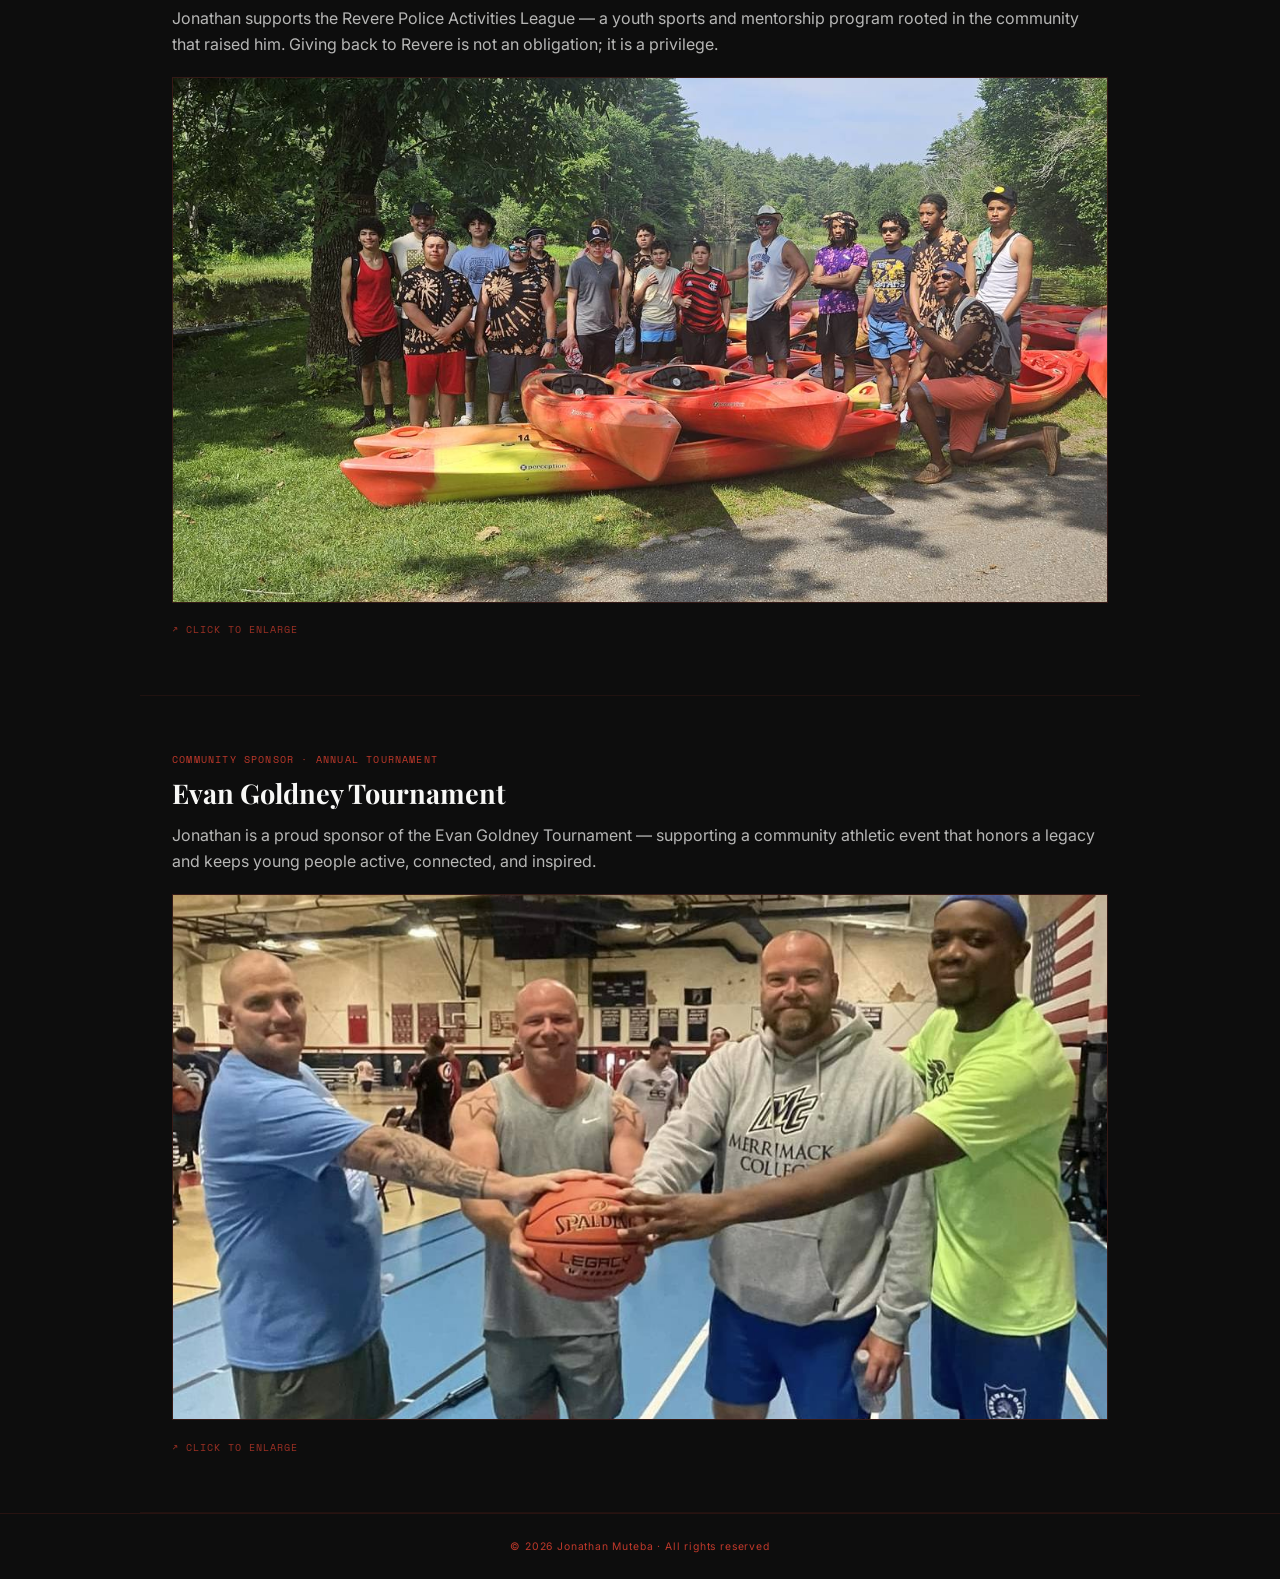
==== commit 59a84008: "Add files via upload" ====
--- a/community.html
+++ b/community.html
@@ -179,6 +179,14 @@
   .resume-strip{flex-direction:column;align-items:flex-start;}
 }
 @media(prefers-reduced-motion:reduce){*,*::before,*::after{animation:none!important;transition:none!important;}}
+
+.gallery-lead { position:relative;overflow:hidden;cursor:pointer;border:1px solid rgba(192,57,43,0.2);margin:1.2rem 0; }
+.gallery-overlay { position:absolute;inset:0;background:rgba(0,0,0,0.45);display:flex;flex-direction:column;align-items:center;justify-content:center;gap:0.5rem;color:var(--white);font-family:var(--font-mono);font-size:0.7rem;letter-spacing:0.12em;text-transform:uppercase;opacity:0;transition:opacity 0.2s; }
+.gallery-lead:hover .gallery-overlay { opacity:1; }
+.article-label { font-family:var(--font-display);font-size:1.1rem;color:var(--white);font-weight:700;margin-bottom:0.8rem;margin-top:1.5rem;display:block; }
+.article-list { display:flex;flex-direction:column;gap:0.6rem; }
+.article-list a { display:inline-flex;align-items:center;gap:0.7rem;padding:0.8rem 1.4rem;background:var(--red);border:1px solid var(--red);color:var(--white);font-family:var(--font-mono);font-size:0.78rem;letter-spacing:0.08em;text-transform:uppercase;transition:background 0.2s;width:fit-content; }
+.article-list a:hover { background:#a03020;border-color:#a03020; }
 </style>
 </head>
 <body>
@@ -189,7 +197,7 @@
   <div class="page-hero-inner">
     <span class="eyebrow">Community</span>
     <h1>Giving Back</h1>
-    <p>Mentorship, service, sport, and community — Jonathan shows up beyond the boardroom.</p>
+    <p>Mentorship and serving the community.</p>
   </div>
 </div>
 
@@ -197,14 +205,24 @@
   <div class="comm-meta">Mentorship · 3+ Years · Eastern Massachusetts</div>
   <h3>Big Brothers Big Sisters</h3>
   <p>Jonathan has been an active Big Brother for over three years with Big Brothers Big Sisters of Eastern Massachusetts — showing up consistently for a young person who needs a role model, a sounding board, and proof that the ceiling is higher than it looks.</p>
-  <div class="gallery-lead" onclick="openGallery(galleries.bbbs.title,galleries.bbbs.images)">
-        <div class="ph"><svg width="32" height="32" viewBox="0 0 24 24" fill="none" stroke="currentColor" stroke-width="1"><rect x="3" y="3" width="18" height="18" rx="2"/><circle cx="8.5" cy="8.5" r="1.5"/><path d="M21 15l-5-5L5 21"/></svg>Upload lead photo</div>
-        <div class="gallery-overlay"><svg width="32" height="32" viewBox="0 0 24 24" fill="none" stroke="currentColor" stroke-width="1"><rect x="3" y="3" width="18" height="18" rx="2"/><circle cx="8.5" cy="8.5" r="1.5"/><path d="M21 15l-5-5L5 21"/></svg> View Gallery</div>
-      </div>
-      <div class="gallery-count">↗ Click to view full gallery · 3 photos</div>
+  <div class="gallery-lead" onclick="openGallery(galleries.bbbs.title, galleries.bbbs.images)">
+      <img src="[data-uri]" alt="Jonathan with his mentee" style="width:100%;display:block;">
+      <div class="gallery-overlay">
+        <svg width="28" height="28" viewBox="0 0 24 24" fill="none" stroke="currentColor" stroke-width="1.5"><rect x="3" y="3" width="18" height="18" rx="2"/><circle cx="8.5" cy="8.5" r="1.5"/><path d="M21 15l-5-5L5 21"/></svg>
+        View Photo
+      </div>
+    </div>
+    <div class="gallery-count">↗ Click to enlarge</div>
+  <span class="article-label">Big Brothers Big Sisters Articles</span>
   <div class="article-list">
-    <a href="#">📄 Featured Article 1 — add URL</a>
-    <a href="#">📄 Featured Article 2 — add URL</a>
+    <a href="https://emassbigs.org/mentor-spotlight-jonathan-muteba" target="_blank" rel="noopener">
+      <svg width="13" height="13" viewBox="0 0 24 24" fill="none" stroke="currentColor" stroke-width="1.5"><path d="M14 2H6a2 2 0 0 0-2 2v16a2 2 0 0 0 2 2h12a2 2 0 0 0 2-2V8z"/><path d="M14 2v6h6"/></svg>
+      Mentor Spotlight — eMassBigs.org
+    </a>
+    <a href="https://patch.com/massachusetts/medford/jonathan-muteba-steps-local-youth-big-way" target="_blank" rel="noopener">
+      <svg width="13" height="13" viewBox="0 0 24 24" fill="none" stroke="currentColor" stroke-width="1.5"><path d="M14 2H6a2 2 0 0 0-2 2v16a2 2 0 0 0 2 2h12a2 2 0 0 0 2-2V8z"/><path d="M14 2v6h6"/></svg>
+      Jonathan Muteba Steps Up — Patch.com
+    </a>
   </div>
 </div>
 
@@ -212,48 +230,62 @@
   <div class="comm-meta">Charity Boxing · Haymakers for Hope</div>
   <h3>Haymakers for Hope</h3>
   <p>Jonathan stepped into the ring with Haymakers for Hope — training and competing to raise funds for cancer research and patient care. Every round he fought was for something bigger than himself.</p>
-  <div class="video-ph">
-    <svg width="40" height="40" viewBox="0 0 24 24" fill="none" stroke="currentColor" stroke-width="1"><rect x="2" y="3" width="20" height="14" rx="2"/><path d="M10 8l5 3-5 3z" fill="currentColor" stroke="none"/><path d="M8 21h8M12 17v4"/></svg>
-    Embed fight video here · Replace with YouTube or Vimeo iframe
+  <div class="gallery-lead" onclick="openGallery(galleries.haymakers.title, galleries.haymakers.images)">
+      <img src="[data-uri]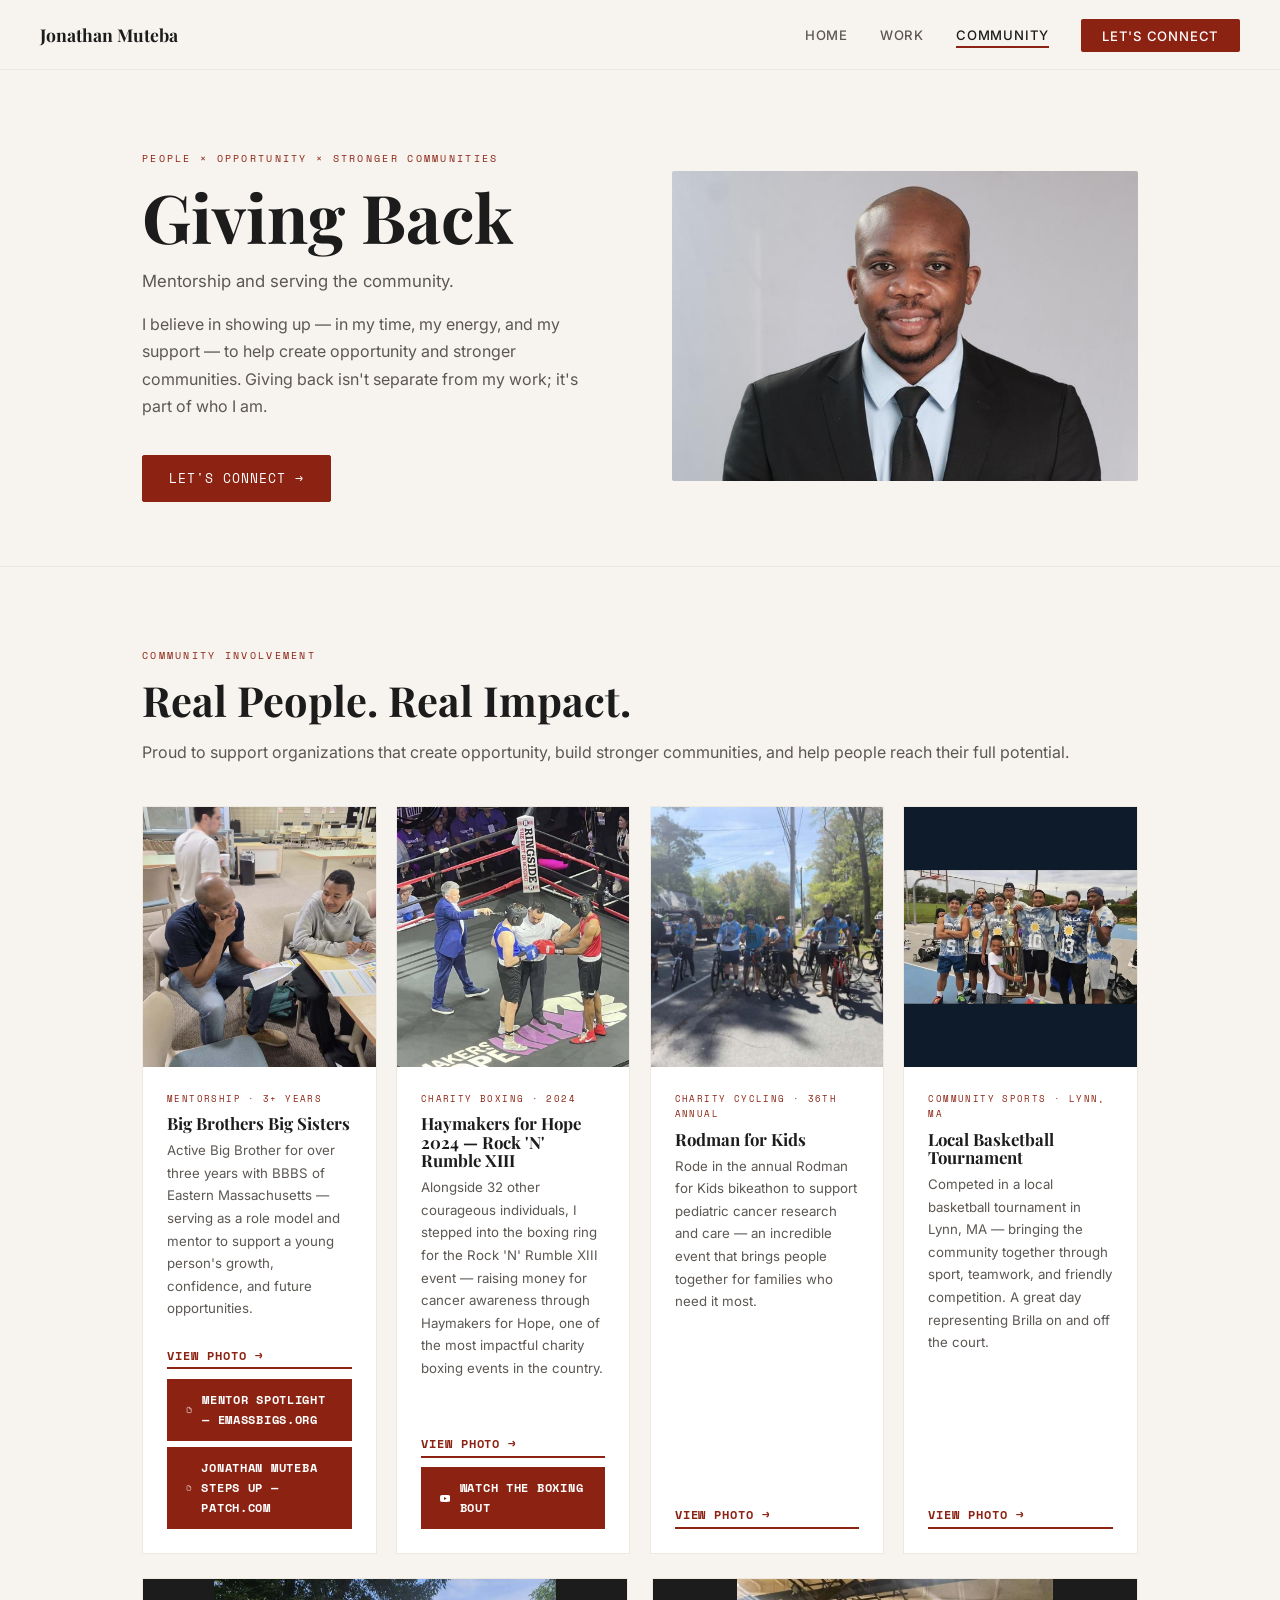
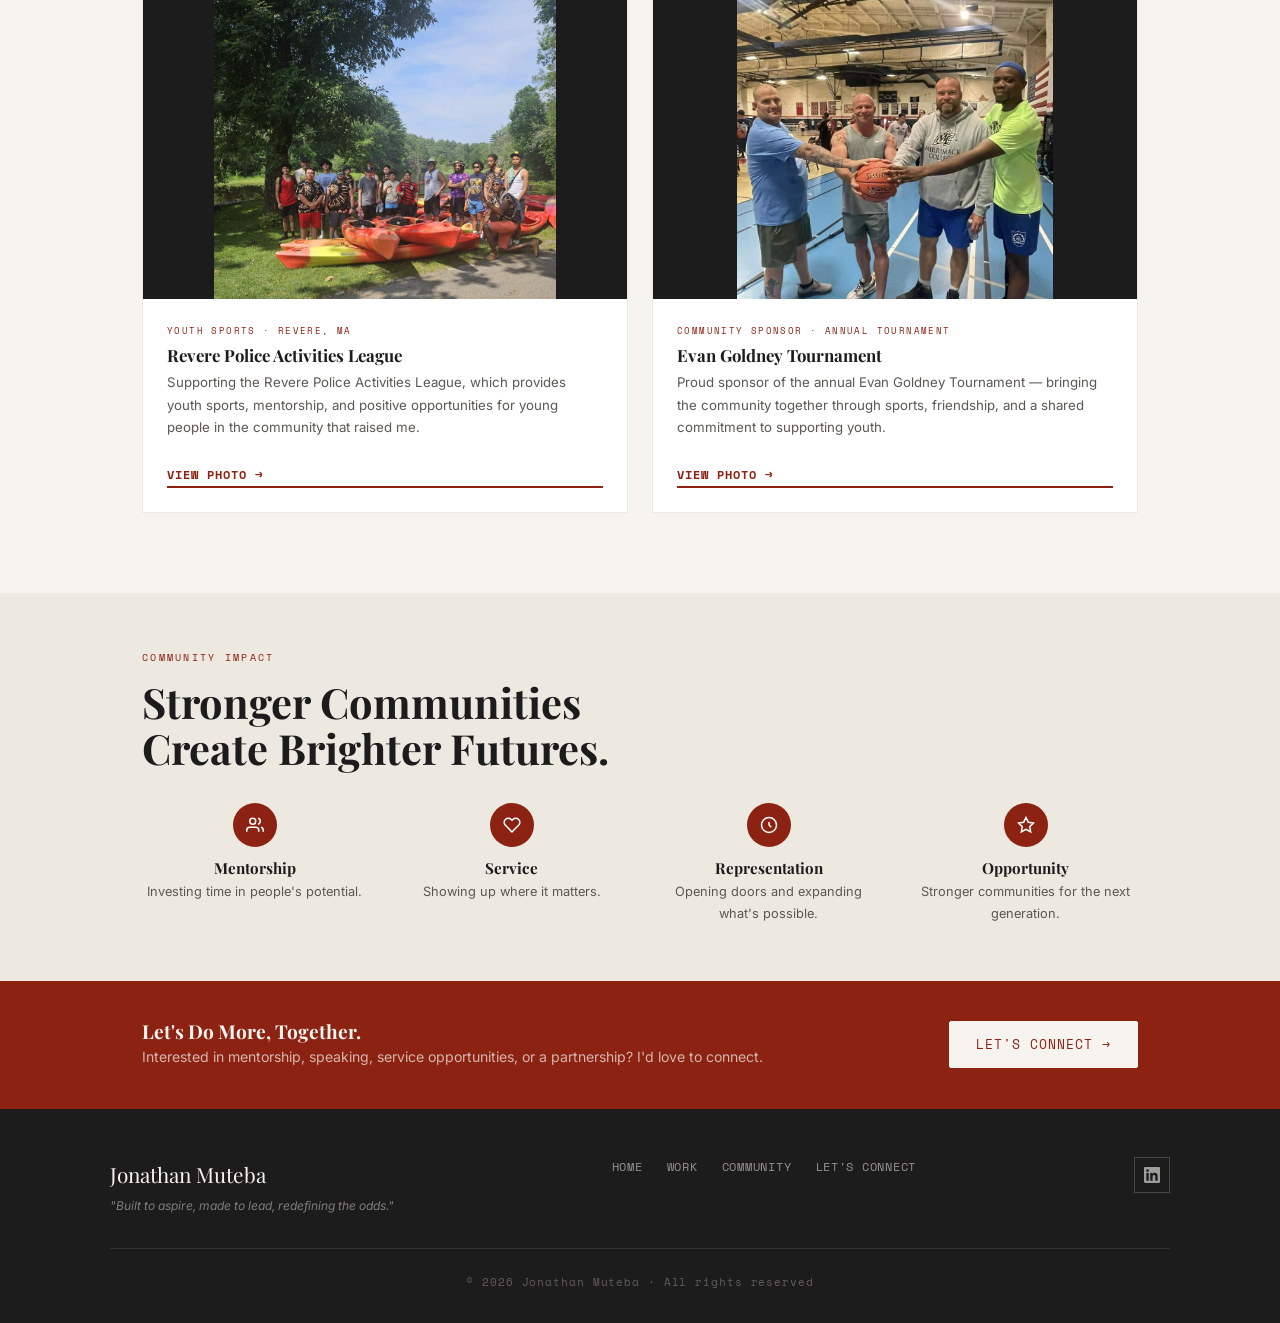
==== commit b485446d: "Rename Community.html to community.html" ====
--- a/community.html
+++ b/community.html
@@ -1,336 +1,291 @@
 <!DOCTYPE html>
 <html lang="en">
 <head>
-<meta charset="UTF-8">
-<meta name="viewport" content="width=device-width, initial-scale=1.0">
+<meta charset="UTF-8"><meta name="viewport" content="width=device-width, initial-scale=1.0">
 <title>Community · Jonathan Muteba</title>
-<link href="https://fonts.googleapis.com/css2?family=Playfair+Display:wght@700;900&family=Inter:wght@300;400;500;600&family=Space+Mono:wght@400;700&display=swap" rel="stylesheet">
-<style>
-*,*::before,*::after{box-sizing:border-box;margin:0;padding:0;}
+<link href="https://fonts.googleapis.com/css2?family=Playfair+Display:ital,wght@0,400;0,700;0,900;1,400;1,700&family=Inter:wght@300;400;500;600&family=Space+Mono:wght@400;700&display=swap" rel="stylesheet">
+<style>*,*::before,*::after{box-sizing:border-box;margin:0;padding:0;}
 img{display:block;max-width:100%;}
 :root{
-  --black:#0D0D0D;
-  --dark:#1a1a1a;
-  --red:#C0392B;
-  --white:#F8F8F6;
-  --gray:#888888;
+  --cream:#F7F4EF;
+  --warm:#EDE8E0;
+  --charcoal:#1C1C1C;
+  --stone:#5C5753;
+  --red:#8B2212;
+  --red-light:#A0291A;
+  --gold:#B8860B;
+  --white:#FFFFFF;
   --font-display:'Playfair Display',serif;
   --font-body:'Inter',sans-serif;
   --font-mono:'Space Mono',monospace;
-  --nav-h:68px;
+  --nav-h:70px;
+  --max:1060px;
 }
 html{scroll-behavior:smooth;}
-body{font-family:var(--font-body);background:var(--black);color:var(--white);line-height:1.65;overflow-x:hidden;}
+body{font-family:var(--font-body);background:var(--cream);color:var(--charcoal);line-height:1.65;overflow-x:hidden;}
 a{color:inherit;text-decoration:none;}
-h1,h2,h3{font-family:var(--font-display);line-height:1.1;}
-h2{font-size:clamp(1.6rem,3.5vw,2.4rem);font-weight:700;margin-bottom:1rem;}
-h3{font-size:1.25rem;font-weight:700;margin-bottom:0.4rem;font-family:var(--font-display);}
-p{color:rgba(248,248,246,0.72);font-size:1rem;margin-bottom:1rem;line-height:1.65;}
+h1,h2,h3,h4{font-family:var(--font-display);line-height:1.1;color:var(--charcoal);}
+h1{font-size:clamp(2.6rem,6vw,4.2rem);font-weight:700;}
+h2{font-size:clamp(1.7rem,3.5vw,2.6rem);font-weight:700;margin-bottom:1rem;}
+h3{font-size:1.2rem;font-weight:700;margin-bottom:0.4rem;}
+p{color:var(--stone);font-size:1rem;line-height:1.7;margin-bottom:1rem;}
 p:last-child{margin-bottom:0;}
 
 /* NAV */
-nav{position:fixed;top:0;left:0;right:0;z-index:200;height:var(--nav-h);background:rgba(13,13,13,0.97);border-bottom:1px solid rgba(192,57,43,0.2);display:flex;align-items:center;justify-content:space-between;padding:0 2.5rem;}
-.nav-brand{font-family:var(--font-display);font-size:1rem;color:var(--white);}
-.nav-links{display:flex;gap:2rem;list-style:none;}
-.nav-links a{font-size:0.75rem;font-weight:500;letter-spacing:0.1em;text-transform:uppercase;color:var(--gray);transition:color 0.2s;cursor:pointer;}
-.nav-links a:hover,.nav-links a.active{color:var(--red);}
+nav{position:fixed;top:0;left:0;right:0;z-index:200;height:var(--nav-h);background:var(--cream);border-bottom:1px solid var(--warm);display:flex;align-items:center;justify-content:space-between;padding:0 2.5rem;}
+.nav-brand{font-family:var(--font-display);font-size:1.1rem;color:var(--charcoal);font-weight:700;}
+.nav-links{display:flex;align-items:center;gap:2rem;list-style:none;}
+.nav-links a{font-size:0.82rem;font-weight:500;letter-spacing:0.06em;text-transform:uppercase;color:var(--stone);transition:color 0.2s;padding-bottom:3px;border-bottom:2px solid transparent;}
+.nav-links a:hover,.nav-links a.active{color:var(--charcoal);border-bottom-color:var(--red);}
+.nav-cta{background:var(--red)!important;color:var(--white)!important;padding:0.55rem 1.3rem!important;border-bottom:none!important;border-radius:2px;transition:background 0.2s!important;}
+.nav-cta:hover{background:var(--red-light)!important;color:var(--white)!important;}
 .hamburger{display:none;flex-direction:column;gap:5px;cursor:pointer;background:none;border:none;padding:4px;}
-.hamburger span{display:block;width:22px;height:1.5px;background:var(--white);}
-
-/* LAYOUT */
+.hamburger span{display:block;width:22px;height:1.5px;background:var(--charcoal);}
+
+/* PAGE WRAP */
 .page-wrap{padding-top:var(--nav-h);}
-.container{max-width:1000px;margin:0 auto;padding:0 2rem;}
-.section{padding:4.5rem 0;}
+.container{max-width:var(--max);margin:0 auto;padding:0 2rem;}
 
 /* EYEBROW */
-.eyebrow{font-family:var(--font-mono);font-size:0.65rem;letter-spacing:0.2em;text-transform:uppercase;color:var(--red);margin-bottom:0.8rem;display:block;}
+.eyebrow{font-family:var(--font-mono);font-size:0.65rem;letter-spacing:0.22em;text-transform:uppercase;color:var(--stone);margin-bottom:0.8rem;display:block;}
+.eyebrow-red{color:var(--red);}
 
 /* BUTTONS */
-.btn{display:inline-flex;align-items:center;gap:0.5rem;padding:0.7rem 1.5rem;font-size:0.75rem;font-family:var(--font-mono);letter-spacing:0.1em;text-transform:uppercase;cursor:pointer;transition:all 0.2s;border:1px solid;}
-.btn-outline{border-color:rgba(192,57,43,0.5);color:var(--white);background:transparent;}
-.btn-outline:hover{border-color:var(--red);background:rgba(192,57,43,0.08);}
-.btn-filled{border-color:var(--red);background:var(--red);color:var(--white);}
-.btn-filled:hover{background:var(--dark);border-color:var(--white);}
+.btn{display:inline-flex;align-items:center;gap:0.5rem;padding:0.75rem 1.6rem;font-size:0.8rem;font-family:var(--font-mono);letter-spacing:0.08em;text-transform:uppercase;cursor:pointer;transition:all 0.2s;border-radius:2px;}
+.btn-red{background:var(--red);color:var(--white);border:1px solid var(--red);}
+.btn-red:hover{background:var(--red-light);border-color:var(--red-light);}
+.btn-outline{background:transparent;color:var(--charcoal);border:1px solid var(--charcoal);}
+.btn-outline:hover{background:var(--charcoal);color:var(--cream);}
+.btn-outline-red{background:transparent;color:var(--red);border:1px solid var(--red);}
+.btn-outline-red:hover{background:var(--red);color:var(--white);}
 
 /* DIVIDER */
-.rule{border:none;height:1px;background:rgba(192,57,43,0.12);margin:0;}
-
-/* PHOTO PLACEHOLDER */
-.ph{background:rgba(30,20,20,0.6);border:1px dashed rgba(192,57,43,0.2);display:flex;flex-direction:column;align-items:center;justify-content:center;gap:0.5rem;color:var(--gray);font-family:var(--font-mono);font-size:0.6rem;letter-spacing:0.08em;text-transform:uppercase;text-align:center;padding:1.5rem;}
-.ph svg{opacity:0.3;}
+.rule{border:none;height:1px;background:var(--warm);margin:0;}
+.section{padding:5rem 0;}
+.section-sm{padding:3.5rem 0;}
 
 /* FOOTER */
-footer{background:var(--black);border-top:1px solid rgba(192,57,43,0.15);padding:1.5rem 2rem;text-align:center;}
-.footer-copy{font-size:0.65rem;color:var(--red);letter-spacing:0.08em;}
-
-/* PAGE HERO */
-.page-hero{background:linear-gradient(160deg,rgba(60,10,10,0.5) 0%,var(--black) 100%);padding:5.5rem 2rem 4rem;border-bottom:1px solid rgba(192,57,43,0.12);}
-.page-hero-inner{max-width:1000px;margin:0 auto;}
-.page-hero h1{font-size:clamp(2.4rem,5vw,4rem);font-weight:900;margin-bottom:0.8rem;}
-.page-hero p{max-width:520px;font-size:1.05rem;}
-
-/* SECTION BLOCK */
-.section-block{max-width:1000px;margin:0 auto;padding:4rem 2rem;border-bottom:1px solid rgba(192,57,43,0.1);}
-.section-block:last-child{border-bottom:none;}
-.section-tag{font-family:var(--font-mono);font-size:0.65rem;color:var(--red);letter-spacing:0.15em;text-transform:uppercase;margin-bottom:1rem;display:block;}
-
-/* TIMELINE */
-.timeline{display:flex;flex-direction:column;gap:0;}
-.tl-row{display:grid;grid-template-columns:150px 1px 1fr;gap:0 2rem;padding:1.6rem 0;border-bottom:1px solid rgba(192,57,43,0.08);align-items:start;}
-.tl-label{font-family:var(--font-mono);font-size:0.62rem;color:var(--gray);letter-spacing:0.08em;text-transform:uppercase;line-height:1.7;padding-top:0.2rem;text-align:right;}
-.tl-dot{background:rgba(192,57,43,0.12);position:relative;}
-.tl-dot::before{content:'';position:absolute;top:6px;left:50%;transform:translateX(-50%);width:7px;height:7px;background:var(--black);border:1.5px solid var(--red);border-radius:50%;}
-.tl-active .tl-dot::before{background:var(--red);}
-.tl-degree{font-family:var(--font-display);font-size:1.05rem;color:var(--white);margin-bottom:0.2rem;}
-.tl-school{font-family:var(--font-mono);font-size:0.62rem;color:var(--gray);letter-spacing:0.06em;text-transform:uppercase;}
-.badge{display:inline-block;padding:0.15rem 0.55rem;font-family:var(--font-mono);font-size:0.58rem;letter-spacing:0.1em;text-transform:uppercase;border:1px solid var(--red);color:var(--red);background:rgba(192,57,43,0.08);margin-top:0.4rem;}
-
-/* WORK CARDS */
-.work-card{background:rgba(20,15,15,0.6);border:1px solid rgba(192,57,43,0.15);padding:2rem;margin-bottom:1.2rem;transition:border-color 0.2s;}
-.work-card:hover{border-color:var(--red);}
-.work-card h3{color:var(--white);margin-bottom:0.3rem;}
-.work-card .role{font-family:var(--font-mono);font-size:0.65rem;color:var(--red);letter-spacing:0.1em;text-transform:uppercase;margin-bottom:0.8rem;}
-.work-card p{font-size:0.92rem;max-width:none;}
-
-/* RESUME STRIP */
-.resume-strip{background:rgba(192,57,43,0.08);border:1px solid rgba(192,57,43,0.2);padding:2rem;display:flex;align-items:center;justify-content:space-between;flex-wrap:wrap;gap:1rem;margin-top:1.5rem;}
-.resume-strip h3{margin-bottom:0.2rem;}
-.resume-strip p{font-size:0.88rem;margin:0;}
-
-/* HOME */
-.home-intro{text-align:center;padding:4rem 2rem 2rem;max-width:900px;margin:0 auto;}
-.home-intro h1{font-size:clamp(3rem,8vw,6rem);font-weight:900;line-height:1.0;color:var(--white);margin-bottom:0.8rem;letter-spacing:-0.01em;}
-.name-accent{color:var(--red);}
-.home-roles{display:flex;flex-wrap:wrap;justify-content:center;gap:0.5rem;margin-bottom:0.6rem;}
-.home-roles-secondary{margin-bottom:1.5rem;}
-.role-primary{font-family:var(--font-mono);font-size:0.72rem;letter-spacing:0.12em;text-transform:uppercase;color:var(--black);background:var(--red);padding:0.3rem 1rem;font-weight:700;}
-.role-secondary{font-family:var(--font-mono);font-size:0.65rem;letter-spacing:0.1em;text-transform:uppercase;color:rgba(248,248,246,0.5);padding:0.25rem 0.8rem;border:1px solid rgba(192,57,43,0.25);}
-.home-quote{font-family:var(--font-display);font-size:clamp(1rem,2.5vw,1.25rem);font-style:italic;color:rgba(248,248,246,0.7);border-left:3px solid var(--red);padding-left:1.2rem;text-align:left;max-width:580px;margin:0 auto 2rem;line-height:1.5;}
-.home-photo-full{width:100%;background:var(--black);}
-.home-photo-full img{width:100%;max-height:95vh;object-fit:contain;object-position:center center;display:block;background:var(--black);}
-.home-sections{max-width:760px;margin:0 auto;padding:3rem 2rem 4rem;}
-.home-section-block{padding:2.2rem 1rem;border-bottom:1px solid rgba(192,57,43,0.12);cursor:pointer;transition:background 0.2s;}
-.home-section-block:hover{background:rgba(192,57,43,0.05);}
-.hsb-num{font-family:var(--font-mono);font-size:0.6rem;color:var(--red);letter-spacing:0.18em;text-transform:uppercase;margin-bottom:0.5rem;}
-.hsb-text h3{font-size:1.5rem;color:var(--white);margin-bottom:0.5rem;}
-.hsb-text p{font-size:0.93rem;max-width:none;margin-bottom:0.8rem;}
-.hsb-link{font-family:var(--font-mono);font-size:0.7rem;color:var(--red);letter-spacing:0.08em;text-transform:uppercase;border-bottom:1px solid rgba(192,57,43,0.3);padding-bottom:2px;}
-.home-section-block:hover .hsb-link{color:var(--white);}
-
-/* COMMUNITY */
-.comm-item{max-width:1000px;margin:0 auto;padding:3.5rem 2rem;border-bottom:1px solid rgba(192,57,43,0.1);}
-.comm-meta{font-family:var(--font-mono);font-size:0.62rem;color:var(--red);letter-spacing:0.12em;text-transform:uppercase;margin-bottom:0.7rem;}
-.comm-item h3{font-size:1.7rem;margin-bottom:0.8rem;font-family:var(--font-display);}
-.article-list{display:flex;flex-direction:column;gap:0.5rem;margin-top:1.2rem;}
-.article-list a{display:flex;align-items:center;gap:0.5rem;font-family:var(--font-mono);font-size:0.72rem;color:var(--red);padding-bottom:0.5rem;border-bottom:1px solid rgba(192,57,43,0.12);transition:color 0.2s;}
-.article-list a:hover{color:var(--white);}
-.video-ph{width:100%;aspect-ratio:16/9;background:rgba(20,20,20,0.6);border:1px dashed rgba(192,57,43,0.2);display:flex;flex-direction:column;align-items:center;justify-content:center;gap:0.5rem;color:var(--gray);font-family:var(--font-mono);font-size:0.65rem;letter-spacing:0.08em;text-transform:uppercase;text-align:center;margin:1.2rem 0;}
-
-/* GALLERY */
-.gallery-lead{position:relative;cursor:pointer;overflow:hidden;aspect-ratio:16/9;width:100%;background:rgba(20,20,20,0.6);border:1px solid rgba(192,57,43,0.2);margin:1.2rem 0;}
-.gallery-lead .ph{width:100%;height:100%;aspect-ratio:unset;}
-.gallery-lead img{width:100%;height:100%;object-fit:cover;display:block;}
-.gallery-overlay{position:absolute;inset:0;background:rgba(0,0,0,0.5);display:flex;flex-direction:column;align-items:center;justify-content:center;gap:0.5rem;color:var(--white);font-family:var(--font-mono);font-size:0.7rem;letter-spacing:0.12em;text-transform:uppercase;opacity:0;transition:opacity 0.2s;}
-.gallery-lead:hover .gallery-overlay{opacity:1;}
-.gallery-count{font-family:var(--font-mono);font-size:0.62rem;color:rgba(192,57,43,0.8);letter-spacing:0.1em;text-transform:uppercase;}
-
-/* LIGHTBOX */
-.lb-modal{display:none;position:fixed;inset:0;z-index:9999;background:rgba(0,0,0,0.96);flex-direction:column;align-items:center;justify-content:center;}
-.lb-modal.open{display:flex;}
-.lb-close{position:absolute;top:1.5rem;right:2rem;background:none;border:none;color:var(--white);font-size:2rem;cursor:pointer;font-family:var(--font-mono);transition:color 0.2s;}
-.lb-close:hover{color:var(--red);}
-.lb-title{font-family:var(--font-mono);font-size:0.65rem;color:var(--red);letter-spacing:0.15em;text-transform:uppercase;margin-bottom:1rem;}
-.lb-img-wrap{max-width:90vw;max-height:72vh;display:flex;align-items:center;justify-content:center;}
-.lb-img-wrap img{max-width:90vw;max-height:72vh;object-fit:contain;}
-.lb-nav{display:flex;align-items:center;gap:2rem;margin-top:1.2rem;}
-.lb-btn{background:none;border:1px solid rgba(192,57,43,0.4);color:var(--white);padding:0.55rem 1.2rem;font-family:var(--font-mono);font-size:0.7rem;letter-spacing:0.1em;text-transform:uppercase;cursor:pointer;transition:all 0.2s;}
-.lb-btn:hover{border-color:var(--red);color:var(--red);}
-.lb-counter{font-family:var(--font-mono);font-size:0.7rem;color:rgba(248,248,246,0.35);letter-spacing:0.1em;}
-.lb-thumbs{display:flex;gap:0.5rem;margin-top:0.8rem;flex-wrap:wrap;justify-content:center;}
-.lb-thumb{width:54px;height:54px;background:rgba(30,20,20,0.8);border:1px solid rgba(192,57,43,0.2);cursor:pointer;overflow:hidden;transition:border-color 0.2s;display:flex;align-items:center;justify-content:center;font-family:var(--font-mono);font-size:0.48rem;color:var(--gray);text-align:center;}
-.lb-thumb.active{border-color:var(--red);}
-.lb-thumb img{width:100%;height:100%;object-fit:cover;}
-
-/* BRAND */
-.brand-photo-wrap{max-width:400px;margin-bottom:2rem;}
-.brand-photo-wrap .ph{aspect-ratio:3/4;width:100%;}
-.brand-links{display:flex;flex-direction:column;gap:0.8rem;margin-top:1.5rem;}
-.brand-link-card{display:flex;align-items:center;justify-content:space-between;padding:1.2rem 1.5rem;border:1px solid rgba(192,57,43,0.2);transition:border-color 0.2s;cursor:pointer;}
-.brand-link-card:hover{border-color:var(--red);}
-.brand-link-card .name{font-family:var(--font-display);font-size:1.1rem;}
-.brand-link-card .url{font-family:var(--font-mono);font-size:0.7rem;color:var(--red);}
-.brand-link-card .arrow{color:var(--red);font-size:1.1rem;}
-.tag-row{display:flex;flex-wrap:wrap;gap:0.4rem;margin:1rem 0;}
-.tag-pill{padding:0.22rem 0.7rem;background:rgba(30,20,20,0.5);border:1px solid rgba(192,57,43,0.2);font-family:var(--font-mono);font-size:0.6rem;letter-spacing:0.08em;text-transform:uppercase;color:var(--red);}
+footer{background:var(--charcoal);color:var(--cream);padding:3rem 2.5rem 2rem;}
+.footer-inner{max-width:var(--max);margin:0 auto;display:flex;align-items:flex-start;justify-content:space-between;flex-wrap:wrap;gap:2rem;}
+.footer-brand{font-family:var(--font-display);font-size:1.3rem;margin-bottom:0.3rem;}
+.footer-tagline{font-size:0.75rem;color:rgba(247,244,239,0.45);font-style:italic;}
+.footer-links{display:flex;gap:1.5rem;align-items:center;}
+.footer-links a{color:rgba(247,244,239,0.55);font-size:0.78rem;font-family:var(--font-mono);letter-spacing:0.06em;text-transform:uppercase;transition:color 0.2s;}
+.footer-links a:hover{color:var(--cream);}
+.footer-social{display:flex;gap:1rem;}
+.footer-social a{display:flex;align-items:center;justify-content:center;width:36px;height:36px;border:1px solid rgba(247,244,239,0.2);color:rgba(247,244,239,0.6);transition:all 0.2s;}
+.footer-social a:hover{border-color:var(--cream);color:var(--cream);}
+.footer-bottom{max-width:var(--max);margin:2rem auto 0;padding-top:1.5rem;border-top:1px solid rgba(247,244,239,0.1);font-size:0.7rem;color:rgba(247,244,239,0.3);font-family:var(--font-mono);letter-spacing:0.08em;text-align:center;}
 
 /* MOBILE */
 @media(max-width:768px){
   nav{padding:0 1.2rem;}
-  .nav-links{display:none;flex-direction:column;position:absolute;top:var(--nav-h);left:0;right:0;background:rgba(13,13,13,0.97);border-bottom:1px solid rgba(192,57,43,0.2);padding:1.5rem;gap:1.2rem;}
+  .nav-links{display:none;flex-direction:column;position:absolute;top:var(--nav-h);left:0;right:0;background:var(--cream);border-bottom:1px solid var(--warm);padding:1.5rem;gap:1rem;align-items:flex-start;}
   .nav-links.open{display:flex;}
   .hamburger{display:flex;}
-  .home-intro{padding:3rem 1.2rem 1.5rem;}
-  .home-sections{padding:2rem 1.2rem;}
-  .tl-row{grid-template-columns:1fr;gap:0.4rem;}
-  .tl-label{text-align:left;}
-  .tl-dot{display:none;}
-  .section-block,.comm-item{padding:3rem 1.2rem;}
-  .page-hero{padding:4rem 1.2rem 3rem;}
-  .resume-strip{flex-direction:column;align-items:flex-start;}
+  .container{padding:0 1.2rem;}
+  .section{padding:3.5rem 0;}
+  footer{padding:2.5rem 1.2rem 1.5rem;}
 }
 @media(prefers-reduced-motion:reduce){*,*::before,*::after{animation:none!important;transition:none!important;}}
 
-.gallery-lead { position:relative;overflow:hidden;cursor:pointer;border:1px solid rgba(192,57,43,0.2);margin:1.2rem 0; }
-.gallery-overlay { position:absolute;inset:0;background:rgba(0,0,0,0.45);display:flex;flex-direction:column;align-items:center;justify-content:center;gap:0.5rem;color:var(--white);font-family:var(--font-mono);font-size:0.7rem;letter-spacing:0.12em;text-transform:uppercase;opacity:0;transition:opacity 0.2s; }
-.gallery-lead:hover .gallery-overlay { opacity:1; }
-.article-label { font-family:var(--font-display);font-size:1.1rem;color:var(--white);font-weight:700;margin-bottom:0.8rem;margin-top:1.5rem;display:block; }
-.article-list { display:flex;flex-direction:column;gap:0.6rem; }
-.article-list a { display:inline-flex;align-items:center;gap:0.7rem;padding:0.8rem 1.4rem;background:var(--red);border:1px solid var(--red);color:var(--white);font-family:var(--font-mono);font-size:0.78rem;letter-spacing:0.08em;text-transform:uppercase;transition:background 0.2s;width:fit-content; }
-.article-list a:hover { background:#a03020;border-color:#a03020; }
+.lb-open{display:flex!important;}
+.comm-hero{padding:5rem 0 4rem;border-bottom:1px solid var(--warm);}
+.comm-hero-grid{display:grid;grid-template-columns:1fr 1fr;gap:4rem;align-items:center;}
+.comm-hero h1{margin-bottom:0.8rem;}
+.comm-hero .sub{font-size:1.05rem;color:var(--stone);margin-bottom:1rem;}
+.comm-hero-img img{width:100%;border-radius:2px;object-fit:cover;max-height:380px;}
+
+/* Top 3-card row */
+.comm-grid{display:grid;grid-template-columns:repeat(4,1fr);gap:1.2rem;margin-top:2.5rem;}
+/* Second row: PAL + Rodman side by side */
+.comm-row2{display:grid;grid-template-columns:1fr 1fr;gap:1.5rem;margin-top:1.5rem;}
+/* Goldney full width */
+.comm-row3{margin-top:1.5rem;}
+
+.comm-card{background:var(--white);border:1px solid var(--warm);overflow:hidden;display:flex;flex-direction:column;}
+.comm-card .card-img{height:260px;overflow:hidden;cursor:pointer;position:relative;background:var(--warm);}
+.comm-card .card-img img{width:100%;height:100%;object-fit:cover;transition:transform 0.3s;}
+.comm-card:hover .card-img img{transform:scale(1.03);}
+.comm-card-wide .card-img{height:320px;}
+.comm-card .card-body{padding:1.5rem;flex:1;display:flex;flex-direction:column;}
+.comm-card .card-meta{font-family:var(--font-mono);font-size:0.58rem;letter-spacing:0.15em;text-transform:uppercase;color:var(--red);margin-bottom:0.5rem;}
+.comm-card h3{font-size:1.05rem;margin-bottom:0.4rem;}
+.comm-card p{font-size:0.83rem;flex:1;}
+.card-link{font-family:var(--font-mono);font-size:0.75rem;color:var(--red);text-transform:uppercase;letter-spacing:0.08em;cursor:pointer;display:inline-flex;align-items:center;gap:0.4rem;margin-top:0.6rem;font-weight:600;border-bottom:2px solid var(--red);padding-bottom:2px;}
+.art-btn{display:inline-flex;align-items:center;gap:0.6rem;padding:0.7rem 1.2rem;background:var(--red);color:#fff;font-family:var(--font-mono);font-size:0.75rem;letter-spacing:0.06em;text-transform:uppercase;transition:background 0.2s;width:fit-content;margin-top:0.6rem;font-weight:600;}
+.art-btn+.art-btn{margin-top:0.4rem;}
+.art-btn:hover,.yt-btn:hover{background:var(--red-light);}
+.yt-btn{display:inline-flex;align-items:center;gap:0.6rem;padding:0.7rem 1.2rem;background:var(--red);color:#fff;font-family:var(--font-mono);font-size:0.75rem;letter-spacing:0.06em;text-transform:uppercase;transition:background 0.2s;margin-top:0.6rem;width:fit-content;font-weight:600;}
+.impact-strip{background:var(--warm);padding:3.5rem 0;}
+.impact-vals{display:grid;grid-template-columns:repeat(4,1fr);gap:2rem;margin-top:2rem;text-align:center;}
+.iv-icon{width:44px;height:44px;background:var(--red);border-radius:50%;display:flex;align-items:center;justify-content:center;margin:0 auto 0.8rem;}
+.iv-icon svg{color:#fff;}
+.impact-vals h4{font-family:var(--font-display);font-size:0.95rem;margin-bottom:0.3rem;}
+.impact-vals p{font-size:0.8rem;}
+.cta-bar{background:var(--red);padding:2.5rem 0;}
+.cta-bar-inner{display:flex;align-items:center;justify-content:space-between;flex-wrap:wrap;gap:1.5rem;}
+.cta-bar h3{color:var(--cream);font-size:1.2rem;margin-bottom:0.2rem;}
+.cta-bar p{color:rgba(247,244,239,0.7);font-size:0.88rem;margin:0;}
+@media(max-width:900px){
+  .comm-hero-grid{grid-template-columns:1fr;}.comm-hero-img{display:none;}
+  .comm-grid{grid-template-columns:1fr 1fr;}
+  .comm-row2{grid-template-columns:1fr;}
+  .impact-vals{grid-template-columns:repeat(2,1fr);}
+}
+@media(max-width:600px){.comm-grid{grid-template-columns:1fr;}}
+
+.comm-row2 .comm-card .card-img{height:320px;background:var(--charcoal);}
+.comm-row2 .comm-card .card-img img{object-fit:contain;}
 </style>
 </head>
 <body>
-<nav><a class="nav-brand" href="index.html">Jonathan Muteba</a><ul class="nav-links" id="navLinks"><li><a href="index.html" class="">Home</a></li><li><a href="work.html" class="">Work</a></li><li><a href="community.html" class="active">Community</a></li></ul><button class="hamburger" id="hamburger" aria-label="Menu"><span></span><span></span><span></span></button></nav>
+<nav><a class="nav-brand" href="index.html">Jonathan Muteba</a><ul class="nav-links" id="navLinks"><li><a href="index.html" class="">Home</a></li><li><a href="work.html" class="">Work</a></li><li><a href="community.html" class="active">Community</a></li><li><a href="connect.html" class="nav-cta ">Let's Connect</a></li></ul><button class="hamburger" id="hamburger" aria-label="Menu"><span></span><span></span><span></span></button></nav>
 <div class="page-wrap">
 
-<div class="page-hero">
-  <div class="page-hero-inner">
-    <span class="eyebrow">Community</span>
-    <h1>Giving Back</h1>
-    <p>Mentorship and serving the community.</p>
-  </div>
-</div>
-
-<div class="comm-item">
-  <div class="comm-meta">Mentorship · 3+ Years · Eastern Massachusetts</div>
-  <h3>Big Brothers Big Sisters</h3>
-  <p>Jonathan has been an active Big Brother for over three years with Big Brothers Big Sisters of Eastern Massachusetts — showing up consistently for a young person who needs a role model, a sounding board, and proof that the ceiling is higher than it looks.</p>
-  <div class="gallery-lead" onclick="openGallery(galleries.bbbs.title, galleries.bbbs.images)">
-      <img src="[data-uri]" alt="Jonathan with his mentee" style="width:100%;display:block;">
-      <div class="gallery-overlay">
-        <svg width="28" height="28" viewBox="0 0 24 24" fill="none" stroke="currentColor" stroke-width="1.5"><rect x="3" y="3" width="18" height="18" rx="2"/><circle cx="8.5" cy="8.5" r="1.5"/><path d="M21 15l-5-5L5 21"/></svg>
-        View Photo
+<div class="comm-hero">
+  <div class="container">
+    <div class="comm-hero-grid">
+      <div>
+        <span class="eyebrow eyebrow-red">People × Opportunity × Stronger Communities</span>
+        <h1>Giving Back</h1>
+        <p class="sub">Mentorship and serving the community.</p>
+        <p>I believe in showing up — in my time, my energy, and my support — to help create opportunity and stronger communities. Giving back isn't separate from my work; it's part of who I am.</p>
+        <a href="connect.html" class="btn btn-red" style="margin-top:1.2rem;">Let's Connect →</a>
       </div>
-    </div>
-    <div class="gallery-count">↗ Click to enlarge</div>
-  <span class="article-label">Big Brothers Big Sisters Articles</span>
-  <div class="article-list">
-    <a href="https://emassbigs.org/mentor-spotlight-jonathan-muteba" target="_blank" rel="noopener">
-      <svg width="13" height="13" viewBox="0 0 24 24" fill="none" stroke="currentColor" stroke-width="1.5"><path d="M14 2H6a2 2 0 0 0-2 2v16a2 2 0 0 0 2 2h12a2 2 0 0 0 2-2V8z"/><path d="M14 2v6h6"/></svg>
-      Mentor Spotlight — eMassBigs.org
-    </a>
-    <a href="https://patch.com/massachusetts/medford/jonathan-muteba-steps-local-youth-big-way" target="_blank" rel="noopener">
-      <svg width="13" height="13" viewBox="0 0 24 24" fill="none" stroke="currentColor" stroke-width="1.5"><path d="M14 2H6a2 2 0 0 0-2 2v16a2 2 0 0 0 2 2h12a2 2 0 0 0 2-2V8z"/><path d="M14 2v6h6"/></svg>
-      Jonathan Muteba Steps Up — Patch.com
-    </a>
-  </div>
-</div>
-
-<div class="comm-item">
-  <div class="comm-meta">Charity Boxing · Haymakers for Hope</div>
-  <h3>Haymakers for Hope</h3>
-  <p>Jonathan stepped into the ring with Haymakers for Hope — training and competing to raise funds for cancer research and patient care. Every round he fought was for something bigger than himself.</p>
-  <div class="gallery-lead" onclick="openGallery(galleries.haymakers.title, galleries.haymakers.images)">
-      <img src="[data-uri]